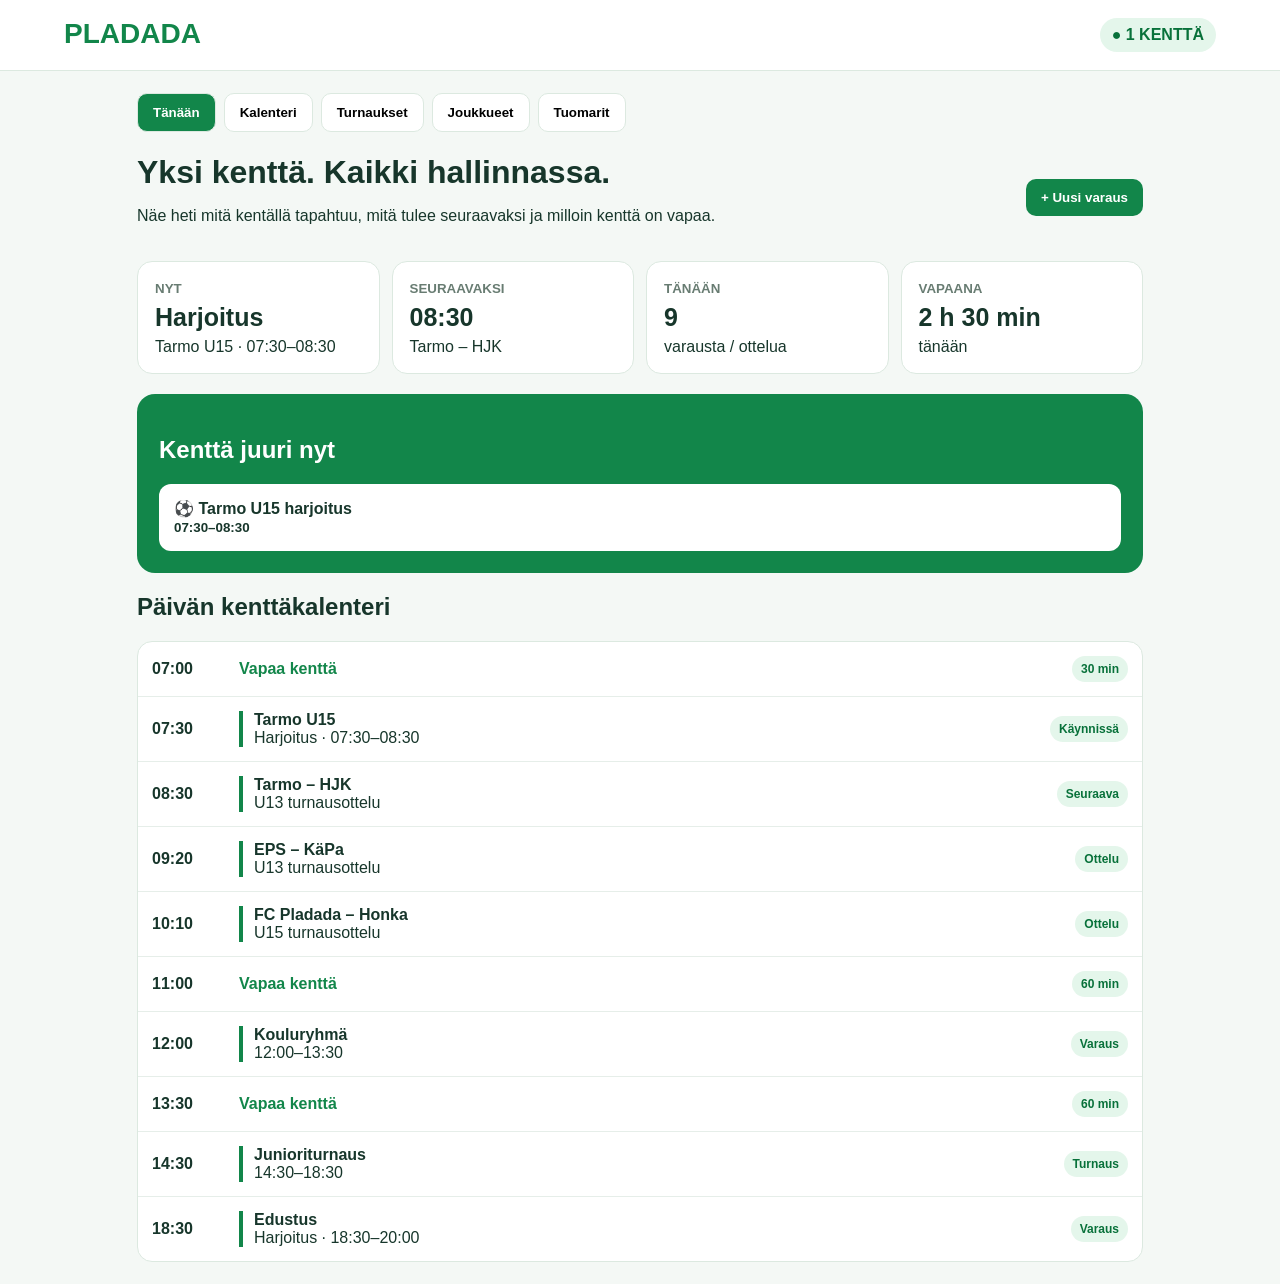
==== pladada/index.html @ 9649717c "Add Pladada single-pitch demo for public Render deployment" ====
<!doctype html><html lang='fi'><head><meta charset='utf-8'><meta name='viewport' content='width=device-width,initial-scale=1'><title>Pladada</title><style>*{box-sizing:border-box}body{margin:0;font-family:Arial,sans-serif;background:#f4f8f5;color:#17362b}header{background:#fff;padding:18px 5%;display:flex;justify-content:space-between;border-bottom:1px solid #dce9e0}.logo{font-size:28px;font-weight:900;color:#12864a}.pill{background:#e4f6eb;color:#08713a;padding:8px 12px;border-radius:30px;font-weight:800}.wrap{max-width:1050px;margin:auto;padding:22px}.nav{display:flex;gap:8px;overflow:auto;margin-bottom:22px}.nav button,.btn{border:0;border-radius:10px;padding:11px 15px;font-weight:800;cursor:pointer}.nav button{background:#fff;border:1px solid #dce9e0}.nav .on,.btn{background:#12864a;color:#fff}.hero{display:flex;justify-content:space-between;gap:15px;align-items:center}.hero h1{font-size:32px;margin:0}.cards{display:grid;grid-template-columns:repeat(4,1fr);gap:12px;margin:20px 0}.card,.timeline{background:#fff;border:1px solid #dce9e0;border-radius:15px}.card{padding:17px}.card small{color:#687c72;font-weight:700}.card b{font-size:25px;display:block;margin:6px 0}.field{background:#12864a;color:#fff;border-radius:18px;padding:22px;margin:20px 0}.now{background:#fff;color:#17362b;padding:15px;border-radius:12px;margin-top:12px;font-weight:800}.slot{display:grid;grid-template-columns:75px 1fr auto;gap:12px;padding:14px;border-bottom:1px solid #e6eee9;align-items:center}.slot:last-child{border:0}.time{font-weight:900}.event{border-left:4px solid #12864a;padding-left:11px}.free{color:#12864a;font-weight:900}.tag{background:#e4f6eb;color:#08713a;padding:6px 9px;border-radius:20px;font-size:12px;font-weight:800}.toast{display:none;position:fixed;bottom:20px;right:20px;background:#17362b;color:#fff;padding:13px;border-radius:10px}.toast.on{display:block}@media(max-width:700px){.wrap{padding:15px}.cards{grid-template-columns:1fr 1fr}.hero{display:block}.hero .btn{margin-top:14px}.slot{grid-template-columns:58px 1fr}.tag{grid-column:2}.hero h1{font-size:27px}}@media(max-width:420px){.cards{grid-template-columns:1fr}}</style></head><body><header><div class='logo'>PLADADA</div><div class='pill'>● 1 KENTTÄ</div></header><main class='wrap'><div class='nav'><button class='on'>Tänään</button><button>Kalenteri</button><button>Turnaukset</button><button>Joukkueet</button><button>Tuomarit</button></div><div class='hero'><div><h1>Yksi kenttä. Kaikki hallinnassa.</h1><p>Näe heti mitä kentällä tapahtuu, mitä tulee seuraavaksi ja milloin kenttä on vapaa.</p></div><button class='btn' onclick="msg('Uusi varaus avattu ✓')">+ Uusi varaus</button></div><div class='cards'><div class='card'><small>NYT</small><b>Harjoitus</b>Tarmo U15 · 07:30–08:30</div><div class='card'><small>SEURAAVAKSI</small><b>08:30</b>Tarmo – HJK</div><div class='card'><small>TÄNÄÄN</small><b>9</b>varausta / ottelua</div><div class='card'><small>VAPAANA</small><b>2 h 30 min</b>tänään</div></div><div class='field'><h2>Kenttä juuri nyt</h2><div class='now'>⚽ Tarmo U15 harjoitus<br><small>07:30–08:30</small></div></div><h2>Päivän kenttäkalenteri</h2><div class='timeline'><div class='slot'><div class='time'>07:00</div><div class='free'>Vapaa kenttä</div><span class='tag'>30 min</span></div><div class='slot'><div class='time'>07:30</div><div class='event'><b>Tarmo U15</b><br>Harjoitus · 07:30–08:30</div><span class='tag'>Käynnissä</span></div><div class='slot'><div class='time'>08:30</div><div class='event'><b>Tarmo – HJK</b><br>U13 turnausottelu</div><span class='tag'>Seuraava</span></div><div class='slot'><div class='time'>09:20</div><div class='event'><b>EPS – KäPa</b><br>U13 turnausottelu</div><span class='tag'>Ottelu</span></div><div class='slot'><div class='time'>10:10</div><div class='event'><b>FC Pladada – Honka</b><br>U15 turnausottelu</div><span class='tag'>Ottelu</span></div><div class='slot'><div class='time'>11:00</div><div class='free'>Vapaa kenttä</div><span class='tag'>60 min</span></div><div class='slot'><div class='time'>12:00</div><div class='event'><b>Kouluryhmä</b><br>12:00–13:30</div><span class='tag'>Varaus</span></div><div class='slot'><div class='time'>13:30</div><div class='free'>Vapaa kenttä</div><span class='tag'>60 min</span></div><div class='slot'><div class='time'>14:30</div><div class='event'><b>Junioriturnaus</b><br>14:30–18:30</div><span class='tag'>Turnaus</span></div><div class='slot'><div class='time'>18:30</div><div class='event'><b>Edustus</b><br>Harjoitus · 18:30–20:00</div><span class='tag'>Varaus</span></div></div></main><div id='toast' class='toast'></div><script>function msg(x){let t=document.getElementById('toast');t.textContent=x;t.classList.add('on');setTimeout(()=>t.classList.remove('on'),1800)}document.querySelectorAll('.nav button').forEach(b=>b.onclick=()=>{document.querySelectorAll('.nav button').forEach(x=>x.classList.remove('on'));b.classList.add('on');msg(b.textContent+' valittu')})</script></body></html>
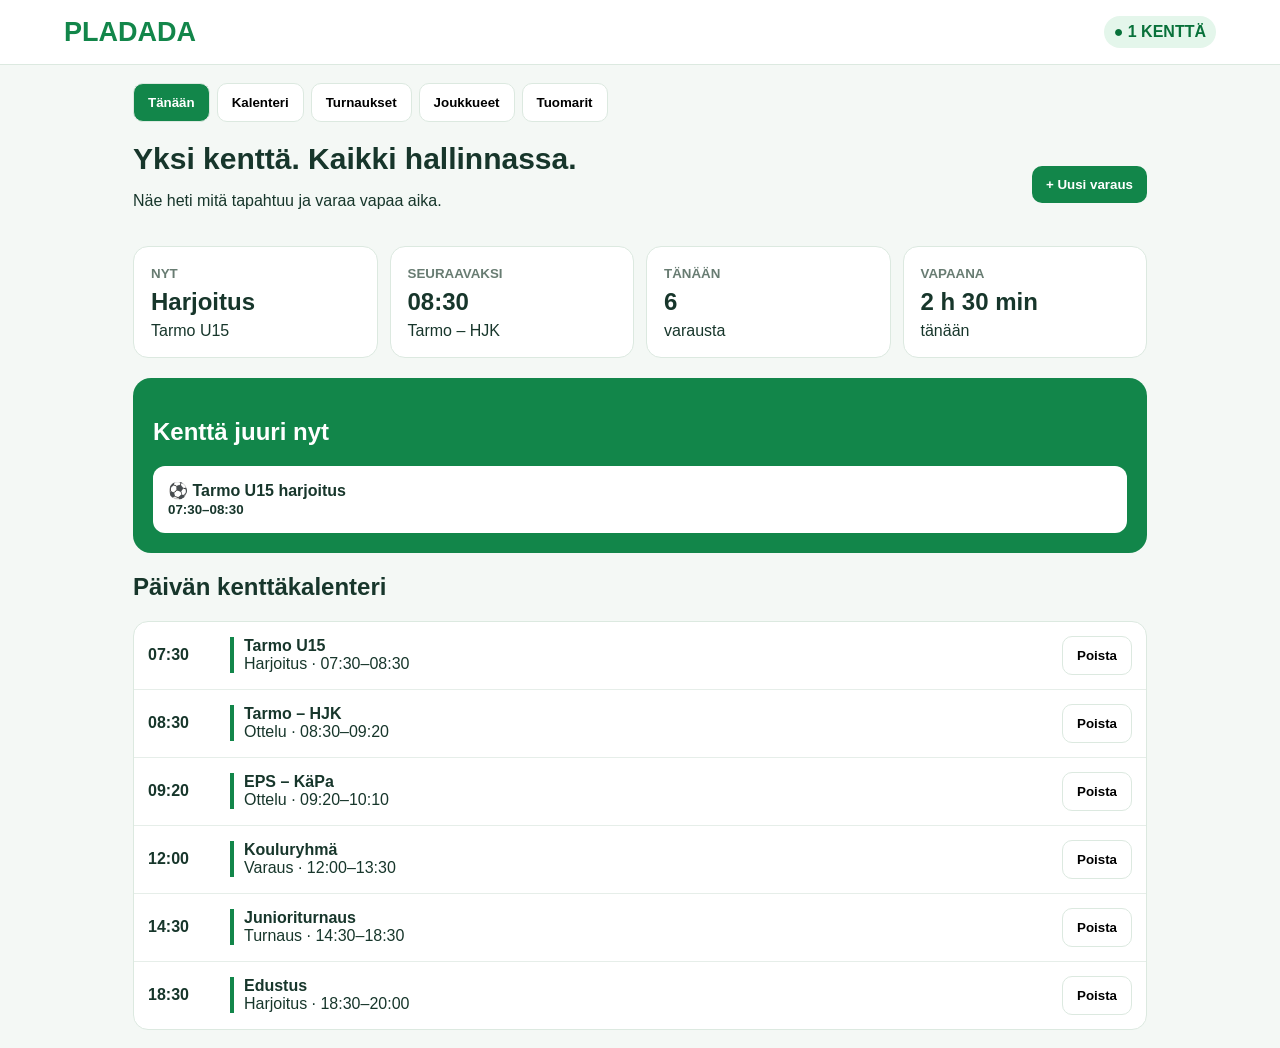
==== commit 0aae0a77: "Make Pladada demo fully interactive" ====
--- a/pladada/index.html
+++ b/pladada/index.html
@@ -1 +1 @@
-<!doctype html><html lang='fi'><head><meta charset='utf-8'><meta name='viewport' content='width=device-width,initial-scale=1'><title>Pladada</title><style>*{box-sizing:border-box}body{margin:0;font-family:Arial,sans-serif;background:#f4f8f5;color:#17362b}header{background:#fff;padding:18px 5%;display:flex;justify-content:space-between;border-bottom:1px solid #dce9e0}.logo{font-size:28px;font-weight:900;color:#12864a}.pill{background:#e4f6eb;color:#08713a;padding:8px 12px;border-radius:30px;font-weight:800}.wrap{max-width:1050px;margin:auto;padding:22px}.nav{display:flex;gap:8px;overflow:auto;margin-bottom:22px}.nav button,.btn{border:0;border-radius:10px;padding:11px 15px;font-weight:800;cursor:pointer}.nav button{background:#fff;border:1px solid #dce9e0}.nav .on,.btn{background:#12864a;color:#fff}.hero{display:flex;justify-content:space-between;gap:15px;align-items:center}.hero h1{font-size:32px;margin:0}.cards{display:grid;grid-template-columns:repeat(4,1fr);gap:12px;margin:20px 0}.card,.timeline{background:#fff;border:1px solid #dce9e0;border-radius:15px}.card{padding:17px}.card small{color:#687c72;font-weight:700}.card b{font-size:25px;display:block;margin:6px 0}.field{background:#12864a;color:#fff;border-radius:18px;padding:22px;margin:20px 0}.now{background:#fff;color:#17362b;padding:15px;border-radius:12px;margin-top:12px;font-weight:800}.slot{display:grid;grid-template-columns:75px 1fr auto;gap:12px;padding:14px;border-bottom:1px solid #e6eee9;align-items:center}.slot:last-child{border:0}.time{font-weight:900}.event{border-left:4px solid #12864a;padding-left:11px}.free{color:#12864a;font-weight:900}.tag{background:#e4f6eb;color:#08713a;padding:6px 9px;border-radius:20px;font-size:12px;font-weight:800}.toast{display:none;position:fixed;bottom:20px;right:20px;background:#17362b;color:#fff;padding:13px;border-radius:10px}.toast.on{display:block}@media(max-width:700px){.wrap{padding:15px}.cards{grid-template-columns:1fr 1fr}.hero{display:block}.hero .btn{margin-top:14px}.slot{grid-template-columns:58px 1fr}.tag{grid-column:2}.hero h1{font-size:27px}}@media(max-width:420px){.cards{grid-template-columns:1fr}}</style></head><body><header><div class='logo'>PLADADA</div><div class='pill'>● 1 KENTTÄ</div></header><main class='wrap'><div class='nav'><button class='on'>Tänään</button><button>Kalenteri</button><button>Turnaukset</button><button>Joukkueet</button><button>Tuomarit</button></div><div class='hero'><div><h1>Yksi kenttä. Kaikki hallinnassa.</h1><p>Näe heti mitä kentällä tapahtuu, mitä tulee seuraavaksi ja milloin kenttä on vapaa.</p></div><button class='btn' onclick="msg('Uusi varaus avattu ✓')">+ Uusi varaus</button></div><div class='cards'><div class='card'><small>NYT</small><b>Harjoitus</b>Tarmo U15 · 07:30–08:30</div><div class='card'><small>SEURAAVAKSI</small><b>08:30</b>Tarmo – HJK</div><div class='card'><small>TÄNÄÄN</small><b>9</b>varausta / ottelua</div><div class='card'><small>VAPAANA</small><b>2 h 30 min</b>tänään</div></div><div class='field'><h2>Kenttä juuri nyt</h2><div class='now'>⚽ Tarmo U15 harjoitus<br><small>07:30–08:30</small></div></div><h2>Päivän kenttäkalenteri</h2><div class='timeline'><div class='slot'><div class='time'>07:00</div><div class='free'>Vapaa kenttä</div><span class='tag'>30 min</span></div><div class='slot'><div class='time'>07:30</div><div class='event'><b>Tarmo U15</b><br>Harjoitus · 07:30–08:30</div><span class='tag'>Käynnissä</span></div><div class='slot'><div class='time'>08:30</div><div class='event'><b>Tarmo – HJK</b><br>U13 turnausottelu</div><span class='tag'>Seuraava</span></div><div class='slot'><div class='time'>09:20</div><div class='event'><b>EPS – KäPa</b><br>U13 turnausottelu</div><span class='tag'>Ottelu</span></div><div class='slot'><div class='time'>10:10</div><div class='event'><b>FC Pladada – Honka</b><br>U15 turnausottelu</div><span class='tag'>Ottelu</span></div><div class='slot'><div class='time'>11:00</div><div class='free'>Vapaa kenttä</div><span class='tag'>60 min</span></div><div class='slot'><div class='time'>12:00</div><div class='event'><b>Kouluryhmä</b><br>12:00–13:30</div><span class='tag'>Varaus</span></div><div class='slot'><div class='time'>13:30</div><div class='free'>Vapaa kenttä</div><span class='tag'>60 min</span></div><div class='slot'><div class='time'>14:30</div><div class='event'><b>Junioriturnaus</b><br>14:30–18:30</div><span class='tag'>Turnaus</span></div><div class='slot'><div class='time'>18:30</div><div class='event'><b>Edustus</b><br>Harjoitus · 18:30–20:00</div><span class='tag'>Varaus</span></div></div></main><div id='toast' class='toast'></div><script>function msg(x){let t=document.getElementById('toast');t.textContent=x;t.classList.add('on');setTimeout(()=>t.classList.remove('on'),1800)}document.querySelectorAll('.nav button').forEach(b=>b.onclick=()=>{document.querySelectorAll('.nav button').forEach(x=>x.classList.remove('on'));b.classList.add('on');msg(b.textContent+' valittu')})</script></body></html>+<!doctype html><html lang="fi"><head><meta charset="utf-8"><meta name="viewport" content="width=device-width,initial-scale=1"><title>Pladada</title><style>*{box-sizing:border-box}body{margin:0;font-family:Arial,sans-serif;background:#f4f8f5;color:#17362b}header{background:#fff;padding:16px 5%;display:flex;justify-content:space-between;align-items:center;border-bottom:1px solid #dce9e0;position:sticky;top:0;z-index:5}.logo{font-size:27px;font-weight:900;color:#12864a}.pill,.tag{background:#e4f6eb;color:#08713a;padding:7px 10px;border-radius:30px;font-weight:800}.wrap{max-width:1050px;margin:auto;padding:18px}.nav{display:flex;gap:7px;overflow:auto;margin-bottom:20px}.nav button,.btn,.ghost{border:0;border-radius:10px;padding:11px 14px;font-weight:800;cursor:pointer}.nav button,.ghost{background:#fff;border:1px solid #dce9e0}.nav .on,.btn{background:#12864a;color:#fff}.page{display:none}.page.on{display:block}.hero{display:flex;justify-content:space-between;gap:15px;align-items:center}.hero h1{font-size:30px;margin:0}.cards{display:grid;grid-template-columns:repeat(4,1fr);gap:12px;margin:20px 0}.card,.box,.timeline{background:#fff;border:1px solid #dce9e0;border-radius:15px}.card,.box{padding:17px}.card small{color:#687c72;font-weight:700}.card b{font-size:24px;display:block;margin:6px 0}.field{background:#12864a;color:#fff;border-radius:18px;padding:20px;margin:20px 0}.now{background:#fff;color:#17362b;padding:15px;border-radius:12px;margin-top:12px;font-weight:800}.slot{display:grid;grid-template-columns:70px 1fr auto;gap:12px;padding:14px;border-bottom:1px solid #e6eee9;align-items:center}.slot:last-child{border:0}.time{font-weight:900}.event{border-left:4px solid #12864a;padding-left:10px}.free{color:#12864a;font-weight:900}.tag{font-size:12px}.row{display:flex;gap:10px;flex-wrap:wrap;margin:10px 0}input,select{width:100%;padding:11px;border:1px solid #cddbd2;border-radius:9px;margin:5px 0 12px;font-size:16px}.grid2{display:grid;grid-template-columns:1fr 1fr;gap:12px}.team{display:flex;justify-content:space-between;align-items:center;padding:13px 0;border-bottom:1px solid #e7eee9}.score{font-size:28px;font-weight:900}.modal{display:none;position:fixed;inset:0;background:#0007;z-index:20;padding:18px;align-items:center;justify-content:center}.modal.on{display:flex}.modalbox{background:#fff;border-radius:16px;padding:20px;width:min(500px,100%);max-height:90vh;overflow:auto}.toast{display:none;position:fixed;bottom:18px;right:18px;background:#17362b;color:#fff;padding:13px;border-radius:10px;z-index:30}.toast.on{display:block}@media(max-width:700px){.wrap{padding:14px}.cards{grid-template-columns:1fr 1fr}.hero{display:block}.hero .btn{margin-top:12px}.slot{grid-template-columns:55px 1fr}.tag{grid-column:2}.grid2{grid-template-columns:1fr}}@media(max-width:420px){.cards{grid-template-columns:1fr}}</style></head><body><header><div class="logo">PLADADA</div><div class="pill">● 1 KENTTÄ</div></header><main class="wrap"><div class="nav"><button data-p="today" class="on">Tänään</button><button data-p="calendar">Kalenteri</button><button data-p="tournaments">Turnaukset</button><button data-p="teams">Joukkueet</button><button data-p="refs">Tuomarit</button></div><section id="today" class="page on"><div class="hero"><div><h1>Yksi kenttä. Kaikki hallinnassa.</h1><p>Näe heti mitä tapahtuu ja varaa vapaa aika.</p></div><button class="btn" onclick="openBooking()">+ Uusi varaus</button></div><div class="cards"><div class="card"><small>NYT</small><b>Harjoitus</b>Tarmo U15</div><div class="card"><small>SEURAAVAKSI</small><b>08:30</b>Tarmo – HJK</div><div class="card"><small>TÄNÄÄN</small><b id="count">6</b>varausta</div><div class="card"><small>VAPAANA</small><b>2 h 30 min</b>tänään</div></div><div class="field"><h2>Kenttä juuri nyt</h2><div class="now">⚽ Tarmo U15 harjoitus<br><small>07:30–08:30</small></div></div><h2>Päivän kenttäkalenteri</h2><div class="timeline" id="timeline"></div></section><section id="calendar" class="page"><div class="hero"><div><h1>Kenttäkalenteri</h1><p>Yksi kenttä – ei päällekkäisiä varauksia.</p></div><button class="btn" onclick="openBooking()">+ Varaus</button></div><div class="box"><div class="grid2"><div><label>Päivä</label><input type="date" id="day"></div><div><label>Näkymä</label><select><option>Päivä</option><option>Viikko</option></select></div></div><div id="calList"></div></div></section><section id="tournaments" class="page"><div class="hero"><div><h1>Turnaukset</h1><p>Luo yhden kentän otteluohjelma automaattisesti.</p></div><button class="btn" onclick="document.getElementById('tourModal').classList.add('on')">+ Uusi turnaus</button></div><div class="box" id="tourList"><b>Pladada Junior Cup</b><p>4 joukkuetta · 6 ottelua · 14:30–18:30</p><button class="ghost" onclick="generateTournament()">Näytä otteluohjelma</button><div id="schedule"></div></div></section><section id="teams" class="page"><h1>Joukkueet</h1><div class="box" id="teamList"><div class="team"><b>Tarmo U15</b><span>18 pelaajaa</span></div><div class="team"><b>HJK Sininen</b><span>16 pelaajaa</span></div><div class="team"><b>EPS</b><span>17 pelaajaa</span></div><div class="team"><b>KäPa</b><span>15 pelaajaa</span></div></div><button class="btn" style="margin-top:12px" onclick="addTeam()">+ Lisää joukkue</button></section><section id="refs" class="page"><h1>Tuomarit</h1><div class="box"><div class="team"><b>Mikko Laine</b><span>08:30–11:00</span></div><div class="team"><b>Anna Korhonen</b><span>14:30–18:30</span></div></div><button class="btn" style="margin-top:12px" onclick="msg('Tuomarin lisääminen avattu ✓')">+ Lisää tuomari</button></section></main><div class="modal" id="booking"><div class="modalbox"><h2>Uusi varaus</h2><label>Nimi / joukkue</label><input id="bn" placeholder="Esim. FC Pladada"><div class="grid2"><div><label>Alkaa</label><input id="bs" type="time" value="20:00"></div><div><label>Päättyy</label><input id="be" type="time" value="21:00"></div></div><label>Tyyppi</label><select id="bt"><option>Harjoitus</option><option>Ottelu</option><option>Turnaus</option><option>Muu</option></select><div class="row"><button class="btn" onclick="saveBooking()">Tallenna varaus</button><button class="ghost" onclick="closeBooking()">Peruuta</button></div></div></div><div class="modal" id="tourModal"><div class="modalbox"><h2>Luo turnaus</h2><label>Nimi</label><input id="tn" value="Pladada Cup"><label>Joukkueita</label><select id="tc"><option>4</option><option>6</option><option>8</option></select><div class="grid2"><div><label>Ottelu min</label><input id="tm" type="number" value="35"></div><div><label>Tauko min</label><input id="tb" type="number" value="5"></div></div><div class="row"><button class="btn" onclick="createTournament()">Luo ohjelma</button><button class="ghost" onclick="document.getElementById('tourModal').classList.remove('on')">Peruuta</button></div></div></div><div id="toast" class="toast"></div><script>let bookings=JSON.parse(localStorage.getItem('pladadaBookings')||'null')||[{s:'07:30',e:'08:30',n:'Tarmo U15',t:'Harjoitus'},{s:'08:30',e:'09:20',n:'Tarmo – HJK',t:'Ottelu'},{s:'09:20',e:'10:10',n:'EPS – KäPa',t:'Ottelu'},{s:'12:00',e:'13:30',n:'Kouluryhmä',t:'Varaus'},{s:'14:30',e:'18:30',n:'Junioriturnaus',t:'Turnaus'},{s:'18:30',e:'20:00',n:'Edustus',t:'Harjoitus'}];function msg(x){let t=document.getElementById('toast');t.textContent=x;t.classList.add('on');setTimeout(()=>t.classList.remove('on'),1800)}function render(){bookings.sort((a,b)=>a.s.localeCompare(b.s));let html=bookings.map((b,i)=>`<div class="slot"><div class="time">${b.s}</div><div class="event"><b>${b.n}</b><br>${b.t} · ${b.s}–${b.e}</div><button class="ghost" onclick="del(${i})">Poista</button></div>`).join('');document.getElementById('timeline').innerHTML=html;document.getElementById('calList').innerHTML=html;document.getElementById('count').textContent=bookings.length}function openBooking(){document.getElementById('booking').classList.add('on')}function closeBooking(){document.getElementById('booking').classList.remove('on')}function saveBooking(){let n=bn.value.trim(),s=bs.value,e=be.value;if(!n||!s||!e||s>=e)return msg('Tarkista nimi ja aika');if(bookings.some(b=>s<b.e&&e>b.s))return msg('Aika menee päällekkäin toisen varauksen kanssa');bookings.push({n,s,e,t:bt.value});localStorage.setItem('pladadaBookings',JSON.stringify(bookings));closeBooking();render();msg('Varaus tallennettu ✓')}function del(i){bookings.splice(i,1);localStorage.setItem('pladadaBookings',JSON.stringify(bookings));render();msg('Varaus poistettu')}document.querySelectorAll('.nav button').forEach(b=>b.onclick=()=>{document.querySelectorAll('.nav button').forEach(x=>x.classList.remove('on'));b.classList.add('on');document.querySelectorAll('.page').forEach(x=>x.classList.remove('on'));document.getElementById(b.dataset.p).classList.add('on')});function addTeam(){let n=prompt('Joukkueen nimi');if(n){teamList.insertAdjacentHTML('beforeend',`<div class="team"><b>${n}</b><span>Uusi joukkue</span></div>`);msg('Joukkue lisätty ✓')}}function generateTournament(){schedule.innerHTML='<hr><b>Otteluohjelma</b><p>14:30 Tarmo – HJK</p><p>15:10 EPS – KäPa</p><p>15:50 Tarmo – EPS</p><p>16:30 HJK – KäPa</p><p>17:10 Tarmo – KäPa</p><p>17:50 HJK – EPS</p>'}function createTournament(){document.getElementById('tourModal').classList.remove('on');document.getElementById('tourList').querySelector('b').textContent=tn.value;generateTournament();msg('Turnaus ja otteluohjelma luotu ✓')}document.getElementById('day').value=new Date().toISOString().slice(0,10);render()</script></body></html>
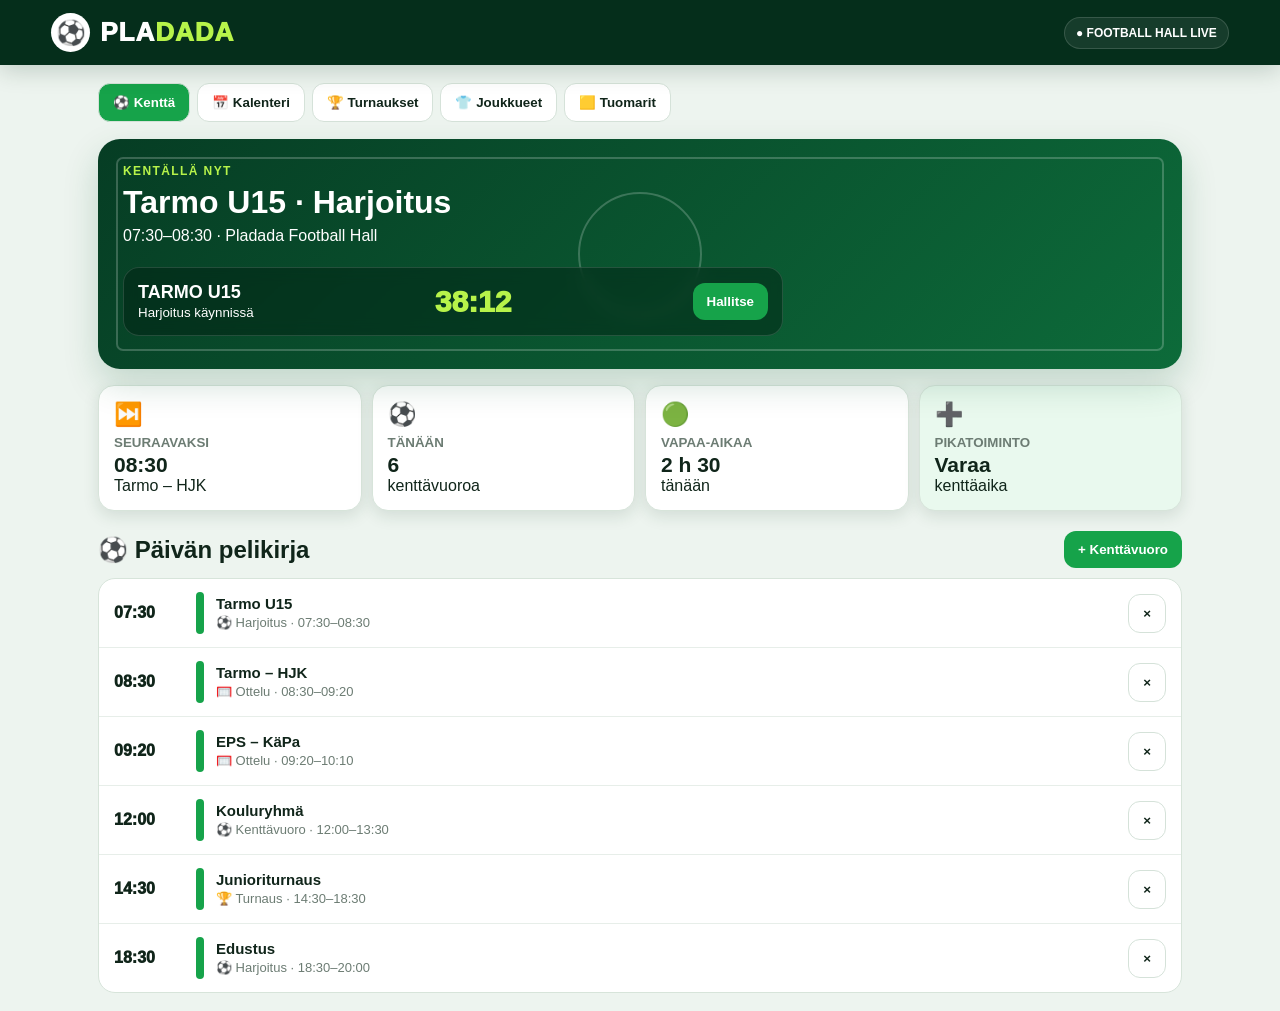
==== commit d19f9f81: "Redesign Pladada with football-first stadium UI" ====
--- a/pladada/index.html
+++ b/pladada/index.html
@@ -1 +1 @@
-<!doctype html><html lang="fi"><head><meta charset="utf-8"><meta name="viewport" content="width=device-width,initial-scale=1"><title>Pladada</title><style>*{box-sizing:border-box}body{margin:0;font-family:Arial,sans-serif;background:#f4f8f5;color:#17362b}header{background:#fff;padding:16px 5%;display:flex;justify-content:space-between;align-items:center;border-bottom:1px solid #dce9e0;position:sticky;top:0;z-index:5}.logo{font-size:27px;font-weight:900;color:#12864a}.pill,.tag{background:#e4f6eb;color:#08713a;padding:7px 10px;border-radius:30px;font-weight:800}.wrap{max-width:1050px;margin:auto;padding:18px}.nav{display:flex;gap:7px;overflow:auto;margin-bottom:20px}.nav button,.btn,.ghost{border:0;border-radius:10px;padding:11px 14px;font-weight:800;cursor:pointer}.nav button,.ghost{background:#fff;border:1px solid #dce9e0}.nav .on,.btn{background:#12864a;color:#fff}.page{display:none}.page.on{display:block}.hero{display:flex;justify-content:space-between;gap:15px;align-items:center}.hero h1{font-size:30px;margin:0}.cards{display:grid;grid-template-columns:repeat(4,1fr);gap:12px;margin:20px 0}.card,.box,.timeline{background:#fff;border:1px solid #dce9e0;border-radius:15px}.card,.box{padding:17px}.card small{color:#687c72;font-weight:700}.card b{font-size:24px;display:block;margin:6px 0}.field{background:#12864a;color:#fff;border-radius:18px;padding:20px;margin:20px 0}.now{background:#fff;color:#17362b;padding:15px;border-radius:12px;margin-top:12px;font-weight:800}.slot{display:grid;grid-template-columns:70px 1fr auto;gap:12px;padding:14px;border-bottom:1px solid #e6eee9;align-items:center}.slot:last-child{border:0}.time{font-weight:900}.event{border-left:4px solid #12864a;padding-left:10px}.free{color:#12864a;font-weight:900}.tag{font-size:12px}.row{display:flex;gap:10px;flex-wrap:wrap;margin:10px 0}input,select{width:100%;padding:11px;border:1px solid #cddbd2;border-radius:9px;margin:5px 0 12px;font-size:16px}.grid2{display:grid;grid-template-columns:1fr 1fr;gap:12px}.team{display:flex;justify-content:space-between;align-items:center;padding:13px 0;border-bottom:1px solid #e7eee9}.score{font-size:28px;font-weight:900}.modal{display:none;position:fixed;inset:0;background:#0007;z-index:20;padding:18px;align-items:center;justify-content:center}.modal.on{display:flex}.modalbox{background:#fff;border-radius:16px;padding:20px;width:min(500px,100%);max-height:90vh;overflow:auto}.toast{display:none;position:fixed;bottom:18px;right:18px;background:#17362b;color:#fff;padding:13px;border-radius:10px;z-index:30}.toast.on{display:block}@media(max-width:700px){.wrap{padding:14px}.cards{grid-template-columns:1fr 1fr}.hero{display:block}.hero .btn{margin-top:12px}.slot{grid-template-columns:55px 1fr}.tag{grid-column:2}.grid2{grid-template-columns:1fr}}@media(max-width:420px){.cards{grid-template-columns:1fr}}</style></head><body><header><div class="logo">PLADADA</div><div class="pill">● 1 KENTTÄ</div></header><main class="wrap"><div class="nav"><button data-p="today" class="on">Tänään</button><button data-p="calendar">Kalenteri</button><button data-p="tournaments">Turnaukset</button><button data-p="teams">Joukkueet</button><button data-p="refs">Tuomarit</button></div><section id="today" class="page on"><div class="hero"><div><h1>Yksi kenttä. Kaikki hallinnassa.</h1><p>Näe heti mitä tapahtuu ja varaa vapaa aika.</p></div><button class="btn" onclick="openBooking()">+ Uusi varaus</button></div><div class="cards"><div class="card"><small>NYT</small><b>Harjoitus</b>Tarmo U15</div><div class="card"><small>SEURAAVAKSI</small><b>08:30</b>Tarmo – HJK</div><div class="card"><small>TÄNÄÄN</small><b id="count">6</b>varausta</div><div class="card"><small>VAPAANA</small><b>2 h 30 min</b>tänään</div></div><div class="field"><h2>Kenttä juuri nyt</h2><div class="now">⚽ Tarmo U15 harjoitus<br><small>07:30–08:30</small></div></div><h2>Päivän kenttäkalenteri</h2><div class="timeline" id="timeline"></div></section><section id="calendar" class="page"><div class="hero"><div><h1>Kenttäkalenteri</h1><p>Yksi kenttä – ei päällekkäisiä varauksia.</p></div><button class="btn" onclick="openBooking()">+ Varaus</button></div><div class="box"><div class="grid2"><div><label>Päivä</label><input type="date" id="day"></div><div><label>Näkymä</label><select><option>Päivä</option><option>Viikko</option></select></div></div><div id="calList"></div></div></section><section id="tournaments" class="page"><div class="hero"><div><h1>Turnaukset</h1><p>Luo yhden kentän otteluohjelma automaattisesti.</p></div><button class="btn" onclick="document.getElementById('tourModal').classList.add('on')">+ Uusi turnaus</button></div><div class="box" id="tourList"><b>Pladada Junior Cup</b><p>4 joukkuetta · 6 ottelua · 14:30–18:30</p><button class="ghost" onclick="generateTournament()">Näytä otteluohjelma</button><div id="schedule"></div></div></section><section id="teams" class="page"><h1>Joukkueet</h1><div class="box" id="teamList"><div class="team"><b>Tarmo U15</b><span>18 pelaajaa</span></div><div class="team"><b>HJK Sininen</b><span>16 pelaajaa</span></div><div class="team"><b>EPS</b><span>17 pelaajaa</span></div><div class="team"><b>KäPa</b><span>15 pelaajaa</span></div></div><button class="btn" style="margin-top:12px" onclick="addTeam()">+ Lisää joukkue</button></section><section id="refs" class="page"><h1>Tuomarit</h1><div class="box"><div class="team"><b>Mikko Laine</b><span>08:30–11:00</span></div><div class="team"><b>Anna Korhonen</b><span>14:30–18:30</span></div></div><button class="btn" style="margin-top:12px" onclick="msg('Tuomarin lisääminen avattu ✓')">+ Lisää tuomari</button></section></main><div class="modal" id="booking"><div class="modalbox"><h2>Uusi varaus</h2><label>Nimi / joukkue</label><input id="bn" placeholder="Esim. FC Pladada"><div class="grid2"><div><label>Alkaa</label><input id="bs" type="time" value="20:00"></div><div><label>Päättyy</label><input id="be" type="time" value="21:00"></div></div><label>Tyyppi</label><select id="bt"><option>Harjoitus</option><option>Ottelu</option><option>Turnaus</option><option>Muu</option></select><div class="row"><button class="btn" onclick="saveBooking()">Tallenna varaus</button><button class="ghost" onclick="closeBooking()">Peruuta</button></div></div></div><div class="modal" id="tourModal"><div class="modalbox"><h2>Luo turnaus</h2><label>Nimi</label><input id="tn" value="Pladada Cup"><label>Joukkueita</label><select id="tc"><option>4</option><option>6</option><option>8</option></select><div class="grid2"><div><label>Ottelu min</label><input id="tm" type="number" value="35"></div><div><label>Tauko min</label><input id="tb" type="number" value="5"></div></div><div class="row"><button class="btn" onclick="createTournament()">Luo ohjelma</button><button class="ghost" onclick="document.getElementById('tourModal').classList.remove('on')">Peruuta</button></div></div></div><div id="toast" class="toast"></div><script>let bookings=JSON.parse(localStorage.getItem('pladadaBookings')||'null')||[{s:'07:30',e:'08:30',n:'Tarmo U15',t:'Harjoitus'},{s:'08:30',e:'09:20',n:'Tarmo – HJK',t:'Ottelu'},{s:'09:20',e:'10:10',n:'EPS – KäPa',t:'Ottelu'},{s:'12:00',e:'13:30',n:'Kouluryhmä',t:'Varaus'},{s:'14:30',e:'18:30',n:'Junioriturnaus',t:'Turnaus'},{s:'18:30',e:'20:00',n:'Edustus',t:'Harjoitus'}];function msg(x){let t=document.getElementById('toast');t.textContent=x;t.classList.add('on');setTimeout(()=>t.classList.remove('on'),1800)}function render(){bookings.sort((a,b)=>a.s.localeCompare(b.s));let html=bookings.map((b,i)=>`<div class="slot"><div class="time">${b.s}</div><div class="event"><b>${b.n}</b><br>${b.t} · ${b.s}–${b.e}</div><button class="ghost" onclick="del(${i})">Poista</button></div>`).join('');document.getElementById('timeline').innerHTML=html;document.getElementById('calList').innerHTML=html;document.getElementById('count').textContent=bookings.length}function openBooking(){document.getElementById('booking').classList.add('on')}function closeBooking(){document.getElementById('booking').classList.remove('on')}function saveBooking(){let n=bn.value.trim(),s=bs.value,e=be.value;if(!n||!s||!e||s>=e)return msg('Tarkista nimi ja aika');if(bookings.some(b=>s<b.e&&e>b.s))return msg('Aika menee päällekkäin toisen varauksen kanssa');bookings.push({n,s,e,t:bt.value});localStorage.setItem('pladadaBookings',JSON.stringify(bookings));closeBooking();render();msg('Varaus tallennettu ✓')}function del(i){bookings.splice(i,1);localStorage.setItem('pladadaBookings',JSON.stringify(bookings));render();msg('Varaus poistettu')}document.querySelectorAll('.nav button').forEach(b=>b.onclick=()=>{document.querySelectorAll('.nav button').forEach(x=>x.classList.remove('on'));b.classList.add('on');document.querySelectorAll('.page').forEach(x=>x.classList.remove('on'));document.getElementById(b.dataset.p).classList.add('on')});function addTeam(){let n=prompt('Joukkueen nimi');if(n){teamList.insertAdjacentHTML('beforeend',`<div class="team"><b>${n}</b><span>Uusi joukkue</span></div>`);msg('Joukkue lisätty ✓')}}function generateTournament(){schedule.innerHTML='<hr><b>Otteluohjelma</b><p>14:30 Tarmo – HJK</p><p>15:10 EPS – KäPa</p><p>15:50 Tarmo – EPS</p><p>16:30 HJK – KäPa</p><p>17:10 Tarmo – KäPa</p><p>17:50 HJK – EPS</p>'}function createTournament(){document.getElementById('tourModal').classList.remove('on');document.getElementById('tourList').querySelector('b').textContent=tn.value;generateTournament();msg('Turnaus ja otteluohjelma luotu ✓')}document.getElementById('day').value=new Date().toISOString().slice(0,10);render()</script></body></html>+<!doctype html><html lang="fi"><head><meta charset="utf-8"><meta name="viewport" content="width=device-width,initial-scale=1"><title>Pladada Football Hall</title><style>:root{--g:#16a34a;--dg:#052e1b;--lime:#b7f34a;--white:#fff;--ink:#10251a;--muted:#6c7c73;--bg:#edf4ef}*{box-sizing:border-box}body{margin:0;font-family:Inter,Arial,sans-serif;background:var(--bg);color:var(--ink)}header{background:var(--dg);color:white;padding:13px 4%;display:flex;align-items:center;justify-content:space-between;position:sticky;top:0;z-index:8;box-shadow:0 5px 25px #052e1b33}.brand{display:flex;align-items:center;gap:10px}.ball{width:39px;height:39px;border-radius:50%;background:white;display:grid;place-items:center;font-size:24px}.logo{font-size:26px;font-weight:950;letter-spacing:1px}.logo span{color:var(--lime)}.live{font-size:12px;font-weight:900;background:#ffffff12;border:1px solid #ffffff25;padding:8px 11px;border-radius:30px}.wrap{max-width:1120px;margin:auto;padding:18px}.nav{display:flex;gap:7px;overflow:auto;margin-bottom:17px}.nav button,.btn,.ghost{border:0;border-radius:12px;padding:11px 14px;font-weight:850;cursor:pointer;white-space:nowrap}.nav button,.ghost{background:white;border:1px solid #d5e2d9;color:var(--ink)}.nav .on,.btn{background:var(--g);color:white}.page{display:none}.page.on{display:block}.stadium{position:relative;overflow:hidden;background:linear-gradient(135deg,#063d24,#0d6b3a);border-radius:22px;color:white;padding:25px;margin-bottom:16px;min-height:230px;box-shadow:0 15px 35px #0a5b3030}.stadium:after{content:'';position:absolute;inset:18px;border:2px solid #ffffff35;border-radius:7px;pointer-events:none}.stadium:before{content:'';position:absolute;width:120px;height:120px;border:2px solid #ffffff35;border-radius:50%;left:50%;top:50%;transform:translate(-50%,-50%)}.stadium>*{position:relative;z-index:2}.eyebrow{font-size:12px;letter-spacing:1.4px;font-weight:900;color:var(--lime)}.stadium h1{font-size:32px;margin:6px 0}.match{margin-top:22px;display:flex;align-items:center;justify-content:space-between;gap:12px;max-width:660px;background:#001f1277;backdrop-filter:blur(8px);border:1px solid #ffffff22;border-radius:16px;padding:14px}.club{font-weight:900;font-size:18px}.score{font-size:30px;font-weight:950;color:var(--lime)}.quick{display:grid;grid-template-columns:repeat(4,1fr);gap:10px;margin:14px 0}.q{background:white;border-radius:16px;padding:15px;border:1px solid #d7e4da;box-shadow:0 5px 16px #153e2520}.q .ico{font-size:23px}.q small{display:block;color:var(--muted);font-weight:800;margin-top:7px}.q b{display:block;font-size:21px;margin-top:3px}.sectionhead{display:flex;justify-content:space-between;align-items:center;gap:10px;margin:20px 0 10px}.sectionhead h2{margin:0}.timeline,.box{background:white;border:1px solid #d7e4da;border-radius:17px;overflow:hidden}.box{padding:17px}.slot{display:grid;grid-template-columns:70px 8px 1fr auto;gap:12px;align-items:center;padding:13px 15px;border-bottom:1px solid #e7eee9}.slot:last-child{border:0}.time{font-weight:950}.dot{width:8px;height:42px;background:var(--g);border-radius:8px}.event b{font-size:15px}.event span{font-size:13px;color:var(--muted)}.tag{font-size:11px;background:#e6f7ec;color:#08743c;padding:6px 9px;border-radius:30px;font-weight:900}.grid2{display:grid;grid-template-columns:1fr 1fr;gap:12px}input,select{width:100%;padding:11px;border:1px solid #ccdcd1;border-radius:10px;margin:5px 0 12px;font-size:16px}.team{display:flex;justify-content:space-between;align-items:center;padding:13px;border-bottom:1px solid #e7eee9}.crest{width:35px;height:35px;border-radius:50%;background:var(--dg);color:var(--lime);display:grid;place-items:center;font-weight:950;margin-right:10px}.teamleft{display:flex;align-items:center}.modal{display:none;position:fixed;inset:0;background:#00180ec9;z-index:20;padding:18px;align-items:center;justify-content:center}.modal.on{display:flex}.modalbox{background:white;border-radius:19px;padding:20px;width:min(500px,100%);max-height:90vh;overflow:auto}.row{display:flex;gap:9px;flex-wrap:wrap}.toast{display:none;position:fixed;bottom:20px;right:20px;background:var(--dg);color:white;padding:13px 16px;border-radius:12px;z-index:30}.toast.on{display:block}@media(max-width:700px){header{padding:11px 14px}.wrap{padding:13px}.stadium{padding:21px 17px;min-height:260px}.stadium h1{font-size:27px}.match{margin-top:26px}.quick{grid-template-columns:1fr 1fr}.slot{grid-template-columns:54px 6px 1fr}.slot .tag{grid-column:3}.grid2{grid-template-columns:1fr}.live{font-size:10px}.logo{font-size:22px}} </style></head><body><header><div class="brand"><div class="ball">⚽</div><div class="logo">PLA<span>DADA</span></div></div><div class="live">● FOOTBALL HALL LIVE</div></header><main class="wrap"><div class="nav"><button data-p="today" class="on">⚽ Kenttä</button><button data-p="calendar">📅 Kalenteri</button><button data-p="tournaments">🏆 Turnaukset</button><button data-p="teams">👕 Joukkueet</button><button data-p="refs">🟨 Tuomarit</button></div><section id="today" class="page on"><div class="stadium"><div class="eyebrow">KENTÄLLÄ NYT</div><h1>Tarmo U15 · Harjoitus</h1><div>07:30–08:30 · Pladada Football Hall</div><div class="match"><div><div class="club">TARMO U15</div><small>Harjoitus käynnissä</small></div><div class="score">38:12</div><button class="btn" onclick="msg('Harjoituksen hallinta avattu ✓')">Hallitse</button></div></div><div class="quick"><div class="q"><div class="ico">⏭️</div><small>SEURAAVAKSI</small><b>08:30</b>Tarmo – HJK</div><div class="q"><div class="ico">⚽</div><small>TÄNÄÄN</small><b id="count">6</b>kenttävuoroa</div><div class="q"><div class="ico">🟢</div><small>VAPAA-AIKAA</small><b>2 h 30</b>tänään</div><div class="q" onclick="openBooking()" style="cursor:pointer;background:#e9f9ee"><div class="ico">➕</div><small>PIKATOIMINTO</small><b>Varaa</b>kenttäaika</div></div><div class="sectionhead"><h2>⚽ Päivän pelikirja</h2><button class="btn" onclick="openBooking()">+ Kenttävuoro</button></div><div class="timeline" id="timeline"></div></section><section id="calendar" class="page"><div class="sectionhead"><div><h1>📅 Kenttäkalenteri</h1><p>Yksi kenttä. Kaikki vuorot yhdessä.</p></div><button class="btn" onclick="openBooking()">+ Varaa kenttä</button></div><div class="box"><div class="grid2"><div><label>Päivä</label><input type="date" id="day"></div><div><label>Näkymä</label><select><option>Päivä</option><option>Viikko</option></select></div></div><div id="calList"></div></div></section><section id="tournaments" class="page"><div class="sectionhead"><div><h1>🏆 Turnauskeskus</h1><p>Otteluohjelma yhdelle kentälle ilman päällekkäisyyksiä.</p></div><button class="btn" onclick="tourModal.classList.add('on')">+ Luo turnaus</button></div><div class="box" id="tourList"><div class="eyebrow" style="color:#168b49">SEURAAVA TURNAUS</div><h2>Pladada Junior Cup</h2><p>4 joukkuetta · 6 ottelua · 14:30–18:30</p><button class="ghost" onclick="generateTournament()">⚽ Näytä otteluohjelma</button><div id="schedule"></div></div></section><section id="teams" class="page"><h1>👕 Joukkueet</h1><div class="box" id="teamList"><div class="team"><div class="teamleft"><div class="crest">PT</div><b>Tarmo U15</b></div><span>18 pelaajaa</span></div><div class="team"><div class="teamleft"><div class="crest">HJ</div><b>HJK Sininen</b></div><span>16 pelaajaa</span></div><div class="team"><div class="teamleft"><div class="crest">EP</div><b>EPS</b></div><span>17 pelaajaa</span></div><div class="team"><div class="teamleft"><div class="crest">KP</div><b>KäPa</b></div><span>15 pelaajaa</span></div></div><button class="btn" style="margin-top:12px" onclick="addTeam()">+ Lisää joukkue</button></section><section id="refs" class="page"><h1>🟨 Tuomarit</h1><div class="box"><div class="team"><b>🟨 Mikko Laine</b><span>08:30–11:00</span></div><div class="team"><b>🟨 Anna Korhonen</b><span>14:30–18:30</span></div></div></section></main><div class="modal" id="booking"><div class="modalbox"><h2>⚽ Uusi kenttävuoro</h2><label>Joukkue / tapahtuma</label><input id="bn" placeholder="Esim. FC Pladada"><div class="grid2"><div><label>Alkaa</label><input id="bs" type="time" value="20:00"></div><div><label>Päättyy</label><input id="be" type="time" value="21:00"></div></div><label>Tyyppi</label><select id="bt"><option>⚽ Harjoitus</option><option>🥅 Ottelu</option><option>🏆 Turnaus</option><option>🎯 Muu</option></select><div class="row"><button class="btn" onclick="saveBooking()">Tallenna kenttävuoro</button><button class="ghost" onclick="booking.classList.remove('on')">Peruuta</button></div></div></div><div class="modal" id="tourModal"><div class="modalbox"><h2>🏆 Luo turnaus</h2><label>Turnauksen nimi</label><input id="tn" value="Pladada Cup"><div class="grid2"><div><label>Joukkueita</label><select id="tc"><option>4</option><option>6</option><option>8</option></select></div><div><label>Ottelu min</label><input id="tm" type="number" value="35"></div></div><div class="row"><button class="btn" onclick="createTournament()">Luo otteluohjelma</button><button class="ghost" onclick="tourModal.classList.remove('on')">Peruuta</button></div></div></div><div id="toast" class="toast"></div><script>let bookings=JSON.parse(localStorage.getItem('pladadaBookings')||'null')||[{s:'07:30',e:'08:30',n:'Tarmo U15',t:'⚽ Harjoitus'},{s:'08:30',e:'09:20',n:'Tarmo – HJK',t:'🥅 Ottelu'},{s:'09:20',e:'10:10',n:'EPS – KäPa',t:'🥅 Ottelu'},{s:'12:00',e:'13:30',n:'Kouluryhmä',t:'⚽ Kenttävuoro'},{s:'14:30',e:'18:30',n:'Junioriturnaus',t:'🏆 Turnaus'},{s:'18:30',e:'20:00',n:'Edustus',t:'⚽ Harjoitus'}];function msg(x){let t=toast;t.textContent=x;t.classList.add('on');setTimeout(()=>t.classList.remove('on'),1800)}function render(){bookings.sort((a,b)=>a.s.localeCompare(b.s));let h=bookings.map((b,i)=>`<div class="slot"><div class="time">${b.s}</div><div class="dot"></div><div class="event"><b>${b.n}</b><br><span>${b.t} · ${b.s}–${b.e}</span></div><button class="ghost" onclick="del(${i})">×</button></div>`).join('');timeline.innerHTML=h;calList.innerHTML=h;count.textContent=bookings.length}function openBooking(){booking.classList.add('on')}function saveBooking(){let n=bn.value.trim(),s=bs.value,e=be.value;if(!n||!s||!e||s>=e)return msg('Tarkista nimi ja aika');if(bookings.some(b=>s<b.e&&e>b.s))return msg('⚠️ Kenttä on jo varattu tuolloin');bookings.push({n,s,e,t:bt.value});localStorage.setItem('pladadaBookings',JSON.stringify(bookings));booking.classList.remove('on');render();msg('⚽ Kenttävuoro tallennettu ✓')}function del(i){bookings.splice(i,1);localStorage.setItem('pladadaBookings',JSON.stringify(bookings));render();msg('Vuoro poistettu')}document.querySelectorAll('.nav button').forEach(b=>b.onclick=()=>{document.querySelectorAll('.nav button').forEach(x=>x.classList.remove('on'));b.classList.add('on');document.querySelectorAll('.page').forEach(x=>x.classList.remove('on'));document.getElementById(b.dataset.p).classList.add('on')});function addTeam(){let n=prompt('Joukkueen nimi');if(n){teamList.insertAdjacentHTML('beforeend',`<div class="team"><div class="teamleft"><div class="crest">FC</div><b>${n}</b></div><span>Uusi joukkue</span></div>`);msg('Joukkue lisätty ✓')}}function generateTournament(){schedule.innerHTML='<hr><h3>⚽ Otteluohjelma</h3><p><b>14:30</b> Tarmo – HJK</p><p><b>15:10</b> EPS – KäPa</p><p><b>15:50</b> Tarmo – EPS</p><p><b>16:30</b> HJK – KäPa</p><p><b>17:10</b> Tarmo – KäPa</p><p><b>17:50</b> HJK – EPS</p>'}function createTournament(){tourModal.classList.remove('on');tourList.querySelector('h2').textContent=tn.value;generateTournament();msg('🏆 Turnaus luotu ✓')}day.value=new Date().toISOString().slice(0,10);render()</script></body></html>
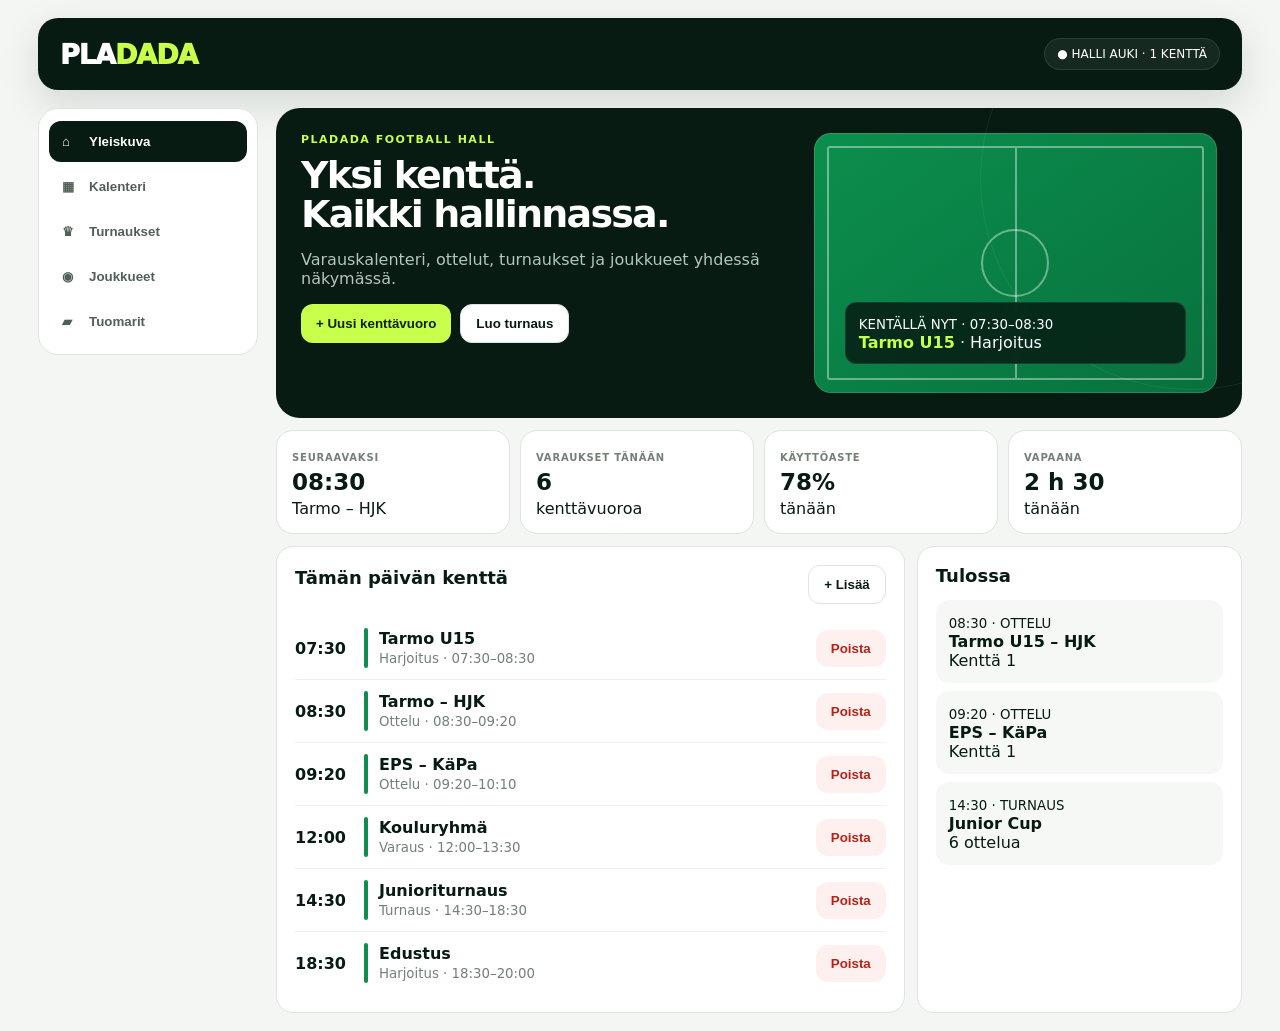
==== commit 1b7798f3: "Premium redesign Pladada football hall app" ====
--- a/pladada/index.html
+++ b/pladada/index.html
@@ -1 +1,14 @@
-<!doctype html><html lang="fi"><head><meta charset="utf-8"><meta name="viewport" content="width=device-width,initial-scale=1"><title>Pladada Football Hall</title><style>:root{--g:#16a34a;--dg:#052e1b;--lime:#b7f34a;--white:#fff;--ink:#10251a;--muted:#6c7c73;--bg:#edf4ef}*{box-sizing:border-box}body{margin:0;font-family:Inter,Arial,sans-serif;background:var(--bg);color:var(--ink)}header{background:var(--dg);color:white;padding:13px 4%;display:flex;align-items:center;justify-content:space-between;position:sticky;top:0;z-index:8;box-shadow:0 5px 25px #052e1b33}.brand{display:flex;align-items:center;gap:10px}.ball{width:39px;height:39px;border-radius:50%;background:white;display:grid;place-items:center;font-size:24px}.logo{font-size:26px;font-weight:950;letter-spacing:1px}.logo span{color:var(--lime)}.live{font-size:12px;font-weight:900;background:#ffffff12;border:1px solid #ffffff25;padding:8px 11px;border-radius:30px}.wrap{max-width:1120px;margin:auto;padding:18px}.nav{display:flex;gap:7px;overflow:auto;margin-bottom:17px}.nav button,.btn,.ghost{border:0;border-radius:12px;padding:11px 14px;font-weight:850;cursor:pointer;white-space:nowrap}.nav button,.ghost{background:white;border:1px solid #d5e2d9;color:var(--ink)}.nav .on,.btn{background:var(--g);color:white}.page{display:none}.page.on{display:block}.stadium{position:relative;overflow:hidden;background:linear-gradient(135deg,#063d24,#0d6b3a);border-radius:22px;color:white;padding:25px;margin-bottom:16px;min-height:230px;box-shadow:0 15px 35px #0a5b3030}.stadium:after{content:'';position:absolute;inset:18px;border:2px solid #ffffff35;border-radius:7px;pointer-events:none}.stadium:before{content:'';position:absolute;width:120px;height:120px;border:2px solid #ffffff35;border-radius:50%;left:50%;top:50%;transform:translate(-50%,-50%)}.stadium>*{position:relative;z-index:2}.eyebrow{font-size:12px;letter-spacing:1.4px;font-weight:900;color:var(--lime)}.stadium h1{font-size:32px;margin:6px 0}.match{margin-top:22px;display:flex;align-items:center;justify-content:space-between;gap:12px;max-width:660px;background:#001f1277;backdrop-filter:blur(8px);border:1px solid #ffffff22;border-radius:16px;padding:14px}.club{font-weight:900;font-size:18px}.score{font-size:30px;font-weight:950;color:var(--lime)}.quick{display:grid;grid-template-columns:repeat(4,1fr);gap:10px;margin:14px 0}.q{background:white;border-radius:16px;padding:15px;border:1px solid #d7e4da;box-shadow:0 5px 16px #153e2520}.q .ico{font-size:23px}.q small{display:block;color:var(--muted);font-weight:800;margin-top:7px}.q b{display:block;font-size:21px;margin-top:3px}.sectionhead{display:flex;justify-content:space-between;align-items:center;gap:10px;margin:20px 0 10px}.sectionhead h2{margin:0}.timeline,.box{background:white;border:1px solid #d7e4da;border-radius:17px;overflow:hidden}.box{padding:17px}.slot{display:grid;grid-template-columns:70px 8px 1fr auto;gap:12px;align-items:center;padding:13px 15px;border-bottom:1px solid #e7eee9}.slot:last-child{border:0}.time{font-weight:950}.dot{width:8px;height:42px;background:var(--g);border-radius:8px}.event b{font-size:15px}.event span{font-size:13px;color:var(--muted)}.tag{font-size:11px;background:#e6f7ec;color:#08743c;padding:6px 9px;border-radius:30px;font-weight:900}.grid2{display:grid;grid-template-columns:1fr 1fr;gap:12px}input,select{width:100%;padding:11px;border:1px solid #ccdcd1;border-radius:10px;margin:5px 0 12px;font-size:16px}.team{display:flex;justify-content:space-between;align-items:center;padding:13px;border-bottom:1px solid #e7eee9}.crest{width:35px;height:35px;border-radius:50%;background:var(--dg);color:var(--lime);display:grid;place-items:center;font-weight:950;margin-right:10px}.teamleft{display:flex;align-items:center}.modal{display:none;position:fixed;inset:0;background:#00180ec9;z-index:20;padding:18px;align-items:center;justify-content:center}.modal.on{display:flex}.modalbox{background:white;border-radius:19px;padding:20px;width:min(500px,100%);max-height:90vh;overflow:auto}.row{display:flex;gap:9px;flex-wrap:wrap}.toast{display:none;position:fixed;bottom:20px;right:20px;background:var(--dg);color:white;padding:13px 16px;border-radius:12px;z-index:30}.toast.on{display:block}@media(max-width:700px){header{padding:11px 14px}.wrap{padding:13px}.stadium{padding:21px 17px;min-height:260px}.stadium h1{font-size:27px}.match{margin-top:26px}.quick{grid-template-columns:1fr 1fr}.slot{grid-template-columns:54px 6px 1fr}.slot .tag{grid-column:3}.grid2{grid-template-columns:1fr}.live{font-size:10px}.logo{font-size:22px}} </style></head><body><header><div class="brand"><div class="ball">⚽</div><div class="logo">PLA<span>DADA</span></div></div><div class="live">● FOOTBALL HALL LIVE</div></header><main class="wrap"><div class="nav"><button data-p="today" class="on">⚽ Kenttä</button><button data-p="calendar">📅 Kalenteri</button><button data-p="tournaments">🏆 Turnaukset</button><button data-p="teams">👕 Joukkueet</button><button data-p="refs">🟨 Tuomarit</button></div><section id="today" class="page on"><div class="stadium"><div class="eyebrow">KENTÄLLÄ NYT</div><h1>Tarmo U15 · Harjoitus</h1><div>07:30–08:30 · Pladada Football Hall</div><div class="match"><div><div class="club">TARMO U15</div><small>Harjoitus käynnissä</small></div><div class="score">38:12</div><button class="btn" onclick="msg('Harjoituksen hallinta avattu ✓')">Hallitse</button></div></div><div class="quick"><div class="q"><div class="ico">⏭️</div><small>SEURAAVAKSI</small><b>08:30</b>Tarmo – HJK</div><div class="q"><div class="ico">⚽</div><small>TÄNÄÄN</small><b id="count">6</b>kenttävuoroa</div><div class="q"><div class="ico">🟢</div><small>VAPAA-AIKAA</small><b>2 h 30</b>tänään</div><div class="q" onclick="openBooking()" style="cursor:pointer;background:#e9f9ee"><div class="ico">➕</div><small>PIKATOIMINTO</small><b>Varaa</b>kenttäaika</div></div><div class="sectionhead"><h2>⚽ Päivän pelikirja</h2><button class="btn" onclick="openBooking()">+ Kenttävuoro</button></div><div class="timeline" id="timeline"></div></section><section id="calendar" class="page"><div class="sectionhead"><div><h1>📅 Kenttäkalenteri</h1><p>Yksi kenttä. Kaikki vuorot yhdessä.</p></div><button class="btn" onclick="openBooking()">+ Varaa kenttä</button></div><div class="box"><div class="grid2"><div><label>Päivä</label><input type="date" id="day"></div><div><label>Näkymä</label><select><option>Päivä</option><option>Viikko</option></select></div></div><div id="calList"></div></div></section><section id="tournaments" class="page"><div class="sectionhead"><div><h1>🏆 Turnauskeskus</h1><p>Otteluohjelma yhdelle kentälle ilman päällekkäisyyksiä.</p></div><button class="btn" onclick="tourModal.classList.add('on')">+ Luo turnaus</button></div><div class="box" id="tourList"><div class="eyebrow" style="color:#168b49">SEURAAVA TURNAUS</div><h2>Pladada Junior Cup</h2><p>4 joukkuetta · 6 ottelua · 14:30–18:30</p><button class="ghost" onclick="generateTournament()">⚽ Näytä otteluohjelma</button><div id="schedule"></div></div></section><section id="teams" class="page"><h1>👕 Joukkueet</h1><div class="box" id="teamList"><div class="team"><div class="teamleft"><div class="crest">PT</div><b>Tarmo U15</b></div><span>18 pelaajaa</span></div><div class="team"><div class="teamleft"><div class="crest">HJ</div><b>HJK Sininen</b></div><span>16 pelaajaa</span></div><div class="team"><div class="teamleft"><div class="crest">EP</div><b>EPS</b></div><span>17 pelaajaa</span></div><div class="team"><div class="teamleft"><div class="crest">KP</div><b>KäPa</b></div><span>15 pelaajaa</span></div></div><button class="btn" style="margin-top:12px" onclick="addTeam()">+ Lisää joukkue</button></section><section id="refs" class="page"><h1>🟨 Tuomarit</h1><div class="box"><div class="team"><b>🟨 Mikko Laine</b><span>08:30–11:00</span></div><div class="team"><b>🟨 Anna Korhonen</b><span>14:30–18:30</span></div></div></section></main><div class="modal" id="booking"><div class="modalbox"><h2>⚽ Uusi kenttävuoro</h2><label>Joukkue / tapahtuma</label><input id="bn" placeholder="Esim. FC Pladada"><div class="grid2"><div><label>Alkaa</label><input id="bs" type="time" value="20:00"></div><div><label>Päättyy</label><input id="be" type="time" value="21:00"></div></div><label>Tyyppi</label><select id="bt"><option>⚽ Harjoitus</option><option>🥅 Ottelu</option><option>🏆 Turnaus</option><option>🎯 Muu</option></select><div class="row"><button class="btn" onclick="saveBooking()">Tallenna kenttävuoro</button><button class="ghost" onclick="booking.classList.remove('on')">Peruuta</button></div></div></div><div class="modal" id="tourModal"><div class="modalbox"><h2>🏆 Luo turnaus</h2><label>Turnauksen nimi</label><input id="tn" value="Pladada Cup"><div class="grid2"><div><label>Joukkueita</label><select id="tc"><option>4</option><option>6</option><option>8</option></select></div><div><label>Ottelu min</label><input id="tm" type="number" value="35"></div></div><div class="row"><button class="btn" onclick="createTournament()">Luo otteluohjelma</button><button class="ghost" onclick="tourModal.classList.remove('on')">Peruuta</button></div></div></div><div id="toast" class="toast"></div><script>let bookings=JSON.parse(localStorage.getItem('pladadaBookings')||'null')||[{s:'07:30',e:'08:30',n:'Tarmo U15',t:'⚽ Harjoitus'},{s:'08:30',e:'09:20',n:'Tarmo – HJK',t:'🥅 Ottelu'},{s:'09:20',e:'10:10',n:'EPS – KäPa',t:'🥅 Ottelu'},{s:'12:00',e:'13:30',n:'Kouluryhmä',t:'⚽ Kenttävuoro'},{s:'14:30',e:'18:30',n:'Junioriturnaus',t:'🏆 Turnaus'},{s:'18:30',e:'20:00',n:'Edustus',t:'⚽ Harjoitus'}];function msg(x){let t=toast;t.textContent=x;t.classList.add('on');setTimeout(()=>t.classList.remove('on'),1800)}function render(){bookings.sort((a,b)=>a.s.localeCompare(b.s));let h=bookings.map((b,i)=>`<div class="slot"><div class="time">${b.s}</div><div class="dot"></div><div class="event"><b>${b.n}</b><br><span>${b.t} · ${b.s}–${b.e}</span></div><button class="ghost" onclick="del(${i})">×</button></div>`).join('');timeline.innerHTML=h;calList.innerHTML=h;count.textContent=bookings.length}function openBooking(){booking.classList.add('on')}function saveBooking(){let n=bn.value.trim(),s=bs.value,e=be.value;if(!n||!s||!e||s>=e)return msg('Tarkista nimi ja aika');if(bookings.some(b=>s<b.e&&e>b.s))return msg('⚠️ Kenttä on jo varattu tuolloin');bookings.push({n,s,e,t:bt.value});localStorage.setItem('pladadaBookings',JSON.stringify(bookings));booking.classList.remove('on');render();msg('⚽ Kenttävuoro tallennettu ✓')}function del(i){bookings.splice(i,1);localStorage.setItem('pladadaBookings',JSON.stringify(bookings));render();msg('Vuoro poistettu')}document.querySelectorAll('.nav button').forEach(b=>b.onclick=()=>{document.querySelectorAll('.nav button').forEach(x=>x.classList.remove('on'));b.classList.add('on');document.querySelectorAll('.page').forEach(x=>x.classList.remove('on'));document.getElementById(b.dataset.p).classList.add('on')});function addTeam(){let n=prompt('Joukkueen nimi');if(n){teamList.insertAdjacentHTML('beforeend',`<div class="team"><div class="teamleft"><div class="crest">FC</div><b>${n}</b></div><span>Uusi joukkue</span></div>`);msg('Joukkue lisätty ✓')}}function generateTournament(){schedule.innerHTML='<hr><h3>⚽ Otteluohjelma</h3><p><b>14:30</b> Tarmo – HJK</p><p><b>15:10</b> EPS – KäPa</p><p><b>15:50</b> Tarmo – EPS</p><p><b>16:30</b> HJK – KäPa</p><p><b>17:10</b> Tarmo – KäPa</p><p><b>17:50</b> HJK – EPS</p>'}function createTournament(){tourModal.classList.remove('on');tourList.querySelector('h2').textContent=tn.value;generateTournament();msg('🏆 Turnaus luotu ✓')}day.value=new Date().toISOString().slice(0,10);render()</script></body></html>+<!doctype html><html lang="fi"><head><meta charset="utf-8"><meta name="viewport" content="width=device-width,initial-scale=1"><title>Pladada</title><style>
+:root{--ink:#071b13;--green:#0b8f4d;--lime:#c7ff4a;--paper:#f3f6f3;--line:#dce5df;--muted:#738078}*{box-sizing:border-box}body{margin:0;background:var(--paper);color:var(--ink);font-family:Inter,system-ui,-apple-system,Segoe UI,sans-serif}.shell{max-width:1240px;margin:auto;padding:18px}.top{height:72px;background:#071b13;color:#fff;border-radius:20px;padding:0 22px;display:flex;align-items:center;justify-content:space-between;box-shadow:0 14px 40px #071b1320}.brand{font-size:27px;font-weight:950;letter-spacing:-1px}.brand i{color:var(--lime);font-style:normal}.status{font-size:12px;background:#ffffff10;border:1px solid #ffffff18;border-radius:99px;padding:8px 12px}.layout{display:grid;grid-template-columns:220px 1fr;gap:18px;margin-top:18px}.side{background:#fff;border:1px solid var(--line);border-radius:20px;padding:10px;height:max-content;position:sticky;top:18px}.nav{width:100%;border:0;background:transparent;text-align:left;padding:13px;border-radius:12px;font-weight:800;color:#506057;cursor:pointer;margin:2px 0}.nav.on{background:#071b13;color:#fff}.nav span{display:inline-block;width:27px}.main{min-width:0}.page{display:none}.page.on{display:block}.hero{background:#071b13;color:#fff;border-radius:24px;padding:25px;position:relative;overflow:hidden;min-height:250px;display:grid;grid-template-columns:1.1fr .9fr;gap:20px}.hero:before{content:"";position:absolute;width:420px;height:420px;border:1px solid #ffffff10;border-radius:50%;right:-160px;top:-140px}.kicker{color:var(--lime);font-size:11px;font-weight:900;letter-spacing:1.5px}.hero h1{font-size:38px;letter-spacing:-1.8px;line-height:1.02;margin:10px 0}.hero p{color:#b7c4bd;max-width:520px}.actions{display:flex;gap:9px;flex-wrap:wrap}.btn,.ghost,.danger{border:0;border-radius:12px;padding:11px 15px;font-weight:850;cursor:pointer}.btn{background:var(--lime);color:#10210f}.ghost{background:#fff;border:1px solid var(--line);color:var(--ink)}.danger{background:#fff0f0;color:#b42318}.pitch{align-self:center;background:linear-gradient(145deg,#0b8f4d,#08713e);aspect-ratio:1.55;border-radius:17px;padding:13px;box-shadow:inset 0 0 0 1px #ffffff20}.pitchin{height:100%;border:2px solid #ffffff66;position:relative;border-radius:3px;display:flex;align-items:center;justify-content:center}.pitchin:before{content:"";width:64px;height:64px;border:2px solid #ffffff66;border-radius:50%}.pitchin:after{content:"";position:absolute;top:0;bottom:0;left:50%;border-left:2px solid #ffffff66}.livecard{position:absolute;left:16px;right:16px;bottom:14px;background:#061d14dc;color:white;border:1px solid #ffffff18;backdrop-filter:blur(10px);padding:11px 13px;border-radius:11px;z-index:2}.livecard b{color:var(--lime)}.metrics{display:grid;grid-template-columns:repeat(4,1fr);gap:10px;margin:12px 0}.metric,.panel{background:#fff;border:1px solid var(--line);border-radius:17px}.metric{padding:15px}.metric small{font-size:10px;color:var(--muted);font-weight:900;letter-spacing:.8px}.metric strong{font-size:23px;display:block;margin:4px 0}.grid{display:grid;grid-template-columns:1.45fr .75fr;gap:12px}.panel{padding:18px}.panel h2{font-size:18px;margin:0 0 14px}.slot{display:grid;grid-template-columns:58px 4px 1fr auto;gap:11px;align-items:center;padding:11px 0;border-bottom:1px solid #edf1ee}.slot:last-child{border:0}.bar{height:40px;border-radius:5px;background:var(--green)}.slot small{color:var(--muted)}.chip{font-size:10px;font-weight:900;background:#eaf7ef;color:#08733e;border-radius:99px;padding:6px 8px}.next{background:#f6f8f6;border-radius:13px;padding:13px;margin:8px 0}.next b{display:block}.sectiontop{display:flex;align-items:center;justify-content:space-between;margin-bottom:13px}.field{width:100%;padding:12px;border:1px solid #cedad2;border-radius:11px;margin:5px 0 12px;font-size:15px;background:#fff}.twocol{display:grid;grid-template-columns:1fr 1fr;gap:10px}.team{display:flex;align-items:center;justify-content:space-between;padding:13px;border-bottom:1px solid #edf1ee}.crest{width:38px;height:38px;background:#071b13;color:var(--lime);display:grid;place-items:center;border-radius:11px;font-weight:950;margin-right:10px}.tl{display:flex;align-items:center}.modal{display:none;position:fixed;inset:0;background:#04130dbb;z-index:30;align-items:center;justify-content:center;padding:18px}.modal.on{display:flex}.modalbox{background:#fff;border-radius:22px;width:min(520px,100%);padding:22px;max-height:90vh;overflow:auto}.toast{display:none;position:fixed;right:20px;bottom:20px;background:#071b13;color:#fff;border-radius:12px;padding:13px 16px;z-index:40}.toast.on{display:block}@media(max-width:850px){.layout{grid-template-columns:1fr}.side{position:static;display:flex;overflow:auto;padding:7px}.nav{width:auto;white-space:nowrap}.hero{grid-template-columns:1fr}.pitch{max-width:480px;width:100%}.metrics{grid-template-columns:1fr 1fr}.grid{grid-template-columns:1fr}.top{border-radius:0;margin:-18px -18px 0}.shell{padding:18px}.hero h1{font-size:32px}}@media(max-width:480px){.metrics{grid-template-columns:1fr 1fr}.metric strong{font-size:19px}.hero{padding:19px}.slot{grid-template-columns:48px 4px 1fr}.slot .chip{grid-column:3}.status{display:none}}
+</style></head><body><div class="shell"><header class="top"><div class="brand">PLA<i>DADA</i></div><div class="status">● HALLI AUKI · 1 KENTTÄ</div></header><div class="layout"><aside class="side"><button class="nav on" data-p="home"><span>⌂</span>Yleiskuva</button><button class="nav" data-p="calendar"><span>▦</span>Kalenteri</button><button class="nav" data-p="tournaments"><span>♛</span>Turnaukset</button><button class="nav" data-p="teams"><span>◉</span>Joukkueet</button><button class="nav" data-p="refs"><span>▰</span>Tuomarit</button></aside><main class="main">
+<section id="home" class="page on"><div class="hero"><div><div class="kicker">PLADADA FOOTBALL HALL</div><h1>Yksi kenttä.<br>Kaikki hallinnassa.</h1><p>Varauskalenteri, ottelut, turnaukset ja joukkueet yhdessä näkymässä.</p><div class="actions"><button class="btn" onclick="openBooking()">+ Uusi kenttävuoro</button><button class="ghost" onclick="go('tournaments')">Luo turnaus</button></div></div><div class="pitch"><div class="pitchin"><div class="livecard"><small>KENTÄLLÄ NYT · 07:30–08:30</small><br><b>Tarmo U15</b> · Harjoitus</div></div></div></div>
+<div class="metrics"><div class="metric"><small>SEURAAVAKSI</small><strong>08:30</strong>Tarmo – HJK</div><div class="metric"><small>VARAUKSET TÄNÄÄN</small><strong id="count">6</strong>kenttävuoroa</div><div class="metric"><small>KÄYTTÖASTE</small><strong>78%</strong>tänään</div><div class="metric"><small>VAPAANA</small><strong>2 h 30</strong>tänään</div></div>
+<div class="grid"><div class="panel"><div class="sectiontop"><h2>Tämän päivän kenttä</h2><button class="ghost" onclick="openBooking()">+ Lisää</button></div><div id="timeline"></div></div><div class="panel"><h2>Tulossa</h2><div class="next"><small>08:30 · OTTELU</small><b>Tarmo U15 – HJK</b><span>Kenttä 1</span></div><div class="next"><small>09:20 · OTTELU</small><b>EPS – KäPa</b><span>Kenttä 1</span></div><div class="next"><small>14:30 · TURNAUS</small><b>Junior Cup</b><span>6 ottelua</span></div></div></div></section>
+<section id="calendar" class="page"><div class="panel"><div class="sectiontop"><div><h1>Kenttäkalenteri</h1><small>Hallin kaikki varaukset</small></div><button class="btn" onclick="openBooking()">+ Uusi varaus</button></div><div class="twocol"><input class="field" id="day" type="date"><select class="field"><option>Päivänäkymä</option><option>Viikkonäkymä</option></select></div><div id="calList"></div></div></section>
+<section id="tournaments" class="page"><div class="panel"><div class="sectiontop"><div><h1>Turnaukset</h1><small>Luo otteluohjelma automaattisesti yhdelle kentälle</small></div><button class="btn" onclick="tourModal.classList.add('on')">+ Uusi turnaus</button></div><div class="next"><small>LA 10.10. · 14:30</small><b id="tourName">Pladada Junior Cup</b><span>4 joukkuetta · 6 ottelua</span></div><button class="ghost" onclick="generateTournament()">Näytä otteluohjelma</button><div id="schedule"></div></div></section>
+<section id="teams" class="page"><div class="panel"><div class="sectiontop"><h1>Joukkueet</h1><button class="btn" onclick="addTeam()">+ Joukkue</button></div><div id="teamList"><div class="team"><div class="tl"><div class="crest">PT</div><b>Tarmo U15</b></div><span>18 pelaajaa</span></div><div class="team"><div class="tl"><div class="crest">HJ</div><b>HJK Sininen</b></div><span>16 pelaajaa</span></div><div class="team"><div class="tl"><div class="crest">EP</div><b>EPS</b></div><span>17 pelaajaa</span></div></div></div></section>
+<section id="refs" class="page"><div class="panel"><h1>Tuomarit</h1><div class="team"><b>Mikko Laine</b><span>08:30–11:00</span></div><div class="team"><b>Anna Korhonen</b><span>14:30–18:30</span></div></div></section>
+</main></div></div>
+<div class="modal" id="booking"><div class="modalbox"><h2>Uusi kenttävuoro</h2><label>Joukkue / tapahtuma</label><input class="field" id="bn" placeholder="Esim. FC Pladada"><div class="twocol"><div><label>Alkaa</label><input class="field" id="bs" type="time" value="20:00"></div><div><label>Päättyy</label><input class="field" id="be" type="time" value="21:00"></div></div><label>Tyyppi</label><select class="field" id="bt"><option>Harjoitus</option><option>Ottelu</option><option>Turnaus</option><option>Muu</option></select><div class="actions"><button class="btn" onclick="saveBooking()">Tallenna</button><button class="ghost" onclick="booking.classList.remove('on')">Peruuta</button></div></div></div>
+<div class="modal" id="tourModal"><div class="modalbox"><h2>Uusi turnaus</h2><label>Nimi</label><input class="field" id="tn" value="Pladada Cup"><div class="twocol"><div><label>Joukkueita</label><select class="field" id="tc"><option>4</option><option>6</option><option>8</option></select></div><div><label>Ottelu (min)</label><input class="field" id="tm" type="number" value="35"></div></div><button class="btn" onclick="createTournament()">Luo otteluohjelma</button> <button class="ghost" onclick="tourModal.classList.remove('on')">Peruuta</button></div></div><div id="toast" class="toast"></div>
+<script>let bookings=JSON.parse(localStorage.getItem('pladadaBookings')||'null')||[{s:'07:30',e:'08:30',n:'Tarmo U15',t:'Harjoitus'},{s:'08:30',e:'09:20',n:'Tarmo – HJK',t:'Ottelu'},{s:'09:20',e:'10:10',n:'EPS – KäPa',t:'Ottelu'},{s:'12:00',e:'13:30',n:'Kouluryhmä',t:'Varaus'},{s:'14:30',e:'18:30',n:'Junioriturnaus',t:'Turnaus'},{s:'18:30',e:'20:00',n:'Edustus',t:'Harjoitus'}];function msg(x){toast.textContent=x;toast.classList.add('on');setTimeout(()=>toast.classList.remove('on'),1700)}function render(){bookings.sort((a,b)=>a.s.localeCompare(b.s));let h=bookings.map((b,i)=>`<div class="slot"><b>${b.s}</b><div class="bar"></div><div><b>${b.n}</b><br><small>${b.t} · ${b.s}–${b.e}</small></div><button class="danger" onclick="del(${i})">Poista</button></div>`).join('');timeline.innerHTML=h;calList.innerHTML=h;count.textContent=bookings.length}function go(p){document.querySelectorAll('.page').forEach(x=>x.classList.remove('on'));document.getElementById(p).classList.add('on');document.querySelectorAll('.nav').forEach(x=>x.classList.toggle('on',x.dataset.p===p))}document.querySelectorAll('.nav').forEach(b=>b.onclick=()=>go(b.dataset.p));function openBooking(){booking.classList.add('on')}function saveBooking(){let n=bn.value.trim(),s=bs.value,e=be.value;if(!n||!s||!e||s>=e)return msg('Tarkista tiedot');if(bookings.some(b=>s<b.e&&e>b.s))return msg('Kenttä on jo varattu tuolloin');bookings.push({n,s,e,t:bt.value});localStorage.setItem('pladadaBookings',JSON.stringify(bookings));booking.classList.remove('on');render();msg('Kenttävuoro tallennettu')}function del(i){bookings.splice(i,1);localStorage.setItem('pladadaBookings',JSON.stringify(bookings));render()}function addTeam(){let n=prompt('Joukkueen nimi');if(n){teamList.insertAdjacentHTML('beforeend',`<div class="team"><div class="tl"><div class="crest">FC</div><b>${n}</b></div><span>Uusi joukkue</span></div>`);msg('Joukkue lisätty')}}function generateTournament(){schedule.innerHTML='<hr><h3>Otteluohjelma</h3><div class="next"><b>14:30 · Tarmo – HJK</b></div><div class="next"><b>15:10 · EPS – KäPa</b></div><div class="next"><b>15:50 · Tarmo – EPS</b></div><div class="next"><b>16:30 · HJK – KäPa</b></div><div class="next"><b>17:10 · Tarmo – KäPa</b></div><div class="next"><b>17:50 · HJK – EPS</b></div>'}function createTournament(){tourModal.classList.remove('on');tourName.textContent=tn.value;generateTournament();msg('Turnaus luotu')}day.value=new Date().toISOString().slice(0,10);render()</script></body></html>
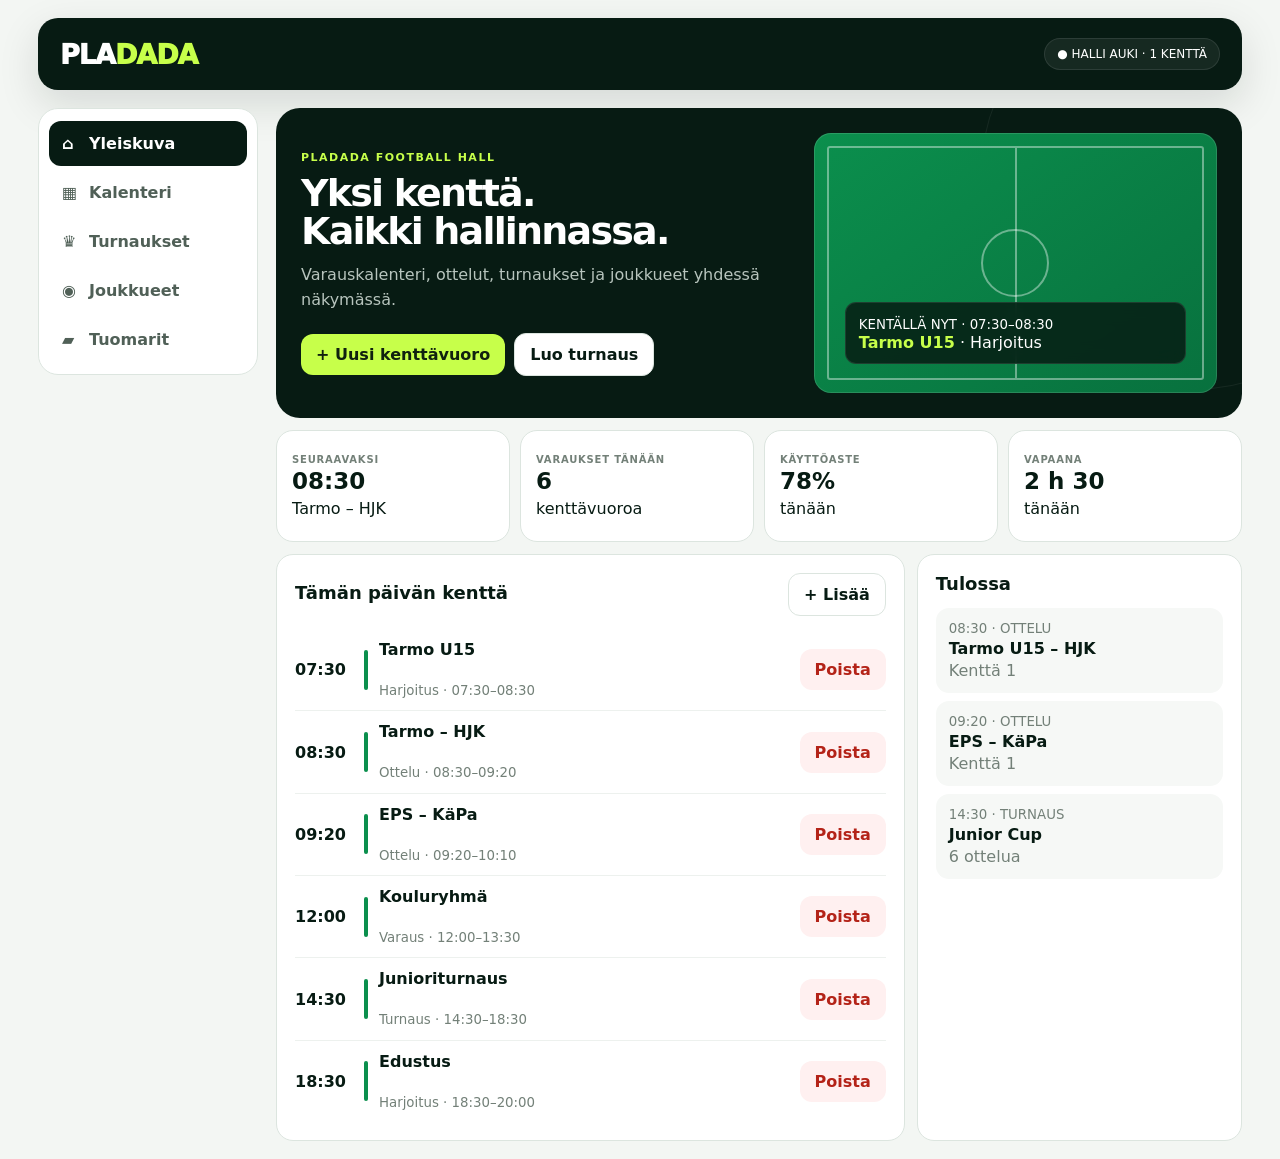
==== commit b470699d: "Polish Pladada text alignment on desktop and mobile" ====
--- a/pladada/index.html
+++ b/pladada/index.html
@@ -1,6 +1,6 @@
 <!doctype html><html lang="fi"><head><meta charset="utf-8"><meta name="viewport" content="width=device-width,initial-scale=1"><title>Pladada</title><style>
 :root{--ink:#071b13;--green:#0b8f4d;--lime:#c7ff4a;--paper:#f3f6f3;--line:#dce5df;--muted:#738078}*{box-sizing:border-box}body{margin:0;background:var(--paper);color:var(--ink);font-family:Inter,system-ui,-apple-system,Segoe UI,sans-serif}.shell{max-width:1240px;margin:auto;padding:18px}.top{height:72px;background:#071b13;color:#fff;border-radius:20px;padding:0 22px;display:flex;align-items:center;justify-content:space-between;box-shadow:0 14px 40px #071b1320}.brand{font-size:27px;font-weight:950;letter-spacing:-1px}.brand i{color:var(--lime);font-style:normal}.status{font-size:12px;background:#ffffff10;border:1px solid #ffffff18;border-radius:99px;padding:8px 12px}.layout{display:grid;grid-template-columns:220px 1fr;gap:18px;margin-top:18px}.side{background:#fff;border:1px solid var(--line);border-radius:20px;padding:10px;height:max-content;position:sticky;top:18px}.nav{width:100%;border:0;background:transparent;text-align:left;padding:13px;border-radius:12px;font-weight:800;color:#506057;cursor:pointer;margin:2px 0}.nav.on{background:#071b13;color:#fff}.nav span{display:inline-block;width:27px}.main{min-width:0}.page{display:none}.page.on{display:block}.hero{background:#071b13;color:#fff;border-radius:24px;padding:25px;position:relative;overflow:hidden;min-height:250px;display:grid;grid-template-columns:1.1fr .9fr;gap:20px}.hero:before{content:"";position:absolute;width:420px;height:420px;border:1px solid #ffffff10;border-radius:50%;right:-160px;top:-140px}.kicker{color:var(--lime);font-size:11px;font-weight:900;letter-spacing:1.5px}.hero h1{font-size:38px;letter-spacing:-1.8px;line-height:1.02;margin:10px 0}.hero p{color:#b7c4bd;max-width:520px}.actions{display:flex;gap:9px;flex-wrap:wrap}.btn,.ghost,.danger{border:0;border-radius:12px;padding:11px 15px;font-weight:850;cursor:pointer}.btn{background:var(--lime);color:#10210f}.ghost{background:#fff;border:1px solid var(--line);color:var(--ink)}.danger{background:#fff0f0;color:#b42318}.pitch{align-self:center;background:linear-gradient(145deg,#0b8f4d,#08713e);aspect-ratio:1.55;border-radius:17px;padding:13px;box-shadow:inset 0 0 0 1px #ffffff20}.pitchin{height:100%;border:2px solid #ffffff66;position:relative;border-radius:3px;display:flex;align-items:center;justify-content:center}.pitchin:before{content:"";width:64px;height:64px;border:2px solid #ffffff66;border-radius:50%}.pitchin:after{content:"";position:absolute;top:0;bottom:0;left:50%;border-left:2px solid #ffffff66}.livecard{position:absolute;left:16px;right:16px;bottom:14px;background:#061d14dc;color:white;border:1px solid #ffffff18;backdrop-filter:blur(10px);padding:11px 13px;border-radius:11px;z-index:2}.livecard b{color:var(--lime)}.metrics{display:grid;grid-template-columns:repeat(4,1fr);gap:10px;margin:12px 0}.metric,.panel{background:#fff;border:1px solid var(--line);border-radius:17px}.metric{padding:15px}.metric small{font-size:10px;color:var(--muted);font-weight:900;letter-spacing:.8px}.metric strong{font-size:23px;display:block;margin:4px 0}.grid{display:grid;grid-template-columns:1.45fr .75fr;gap:12px}.panel{padding:18px}.panel h2{font-size:18px;margin:0 0 14px}.slot{display:grid;grid-template-columns:58px 4px 1fr auto;gap:11px;align-items:center;padding:11px 0;border-bottom:1px solid #edf1ee}.slot:last-child{border:0}.bar{height:40px;border-radius:5px;background:var(--green)}.slot small{color:var(--muted)}.chip{font-size:10px;font-weight:900;background:#eaf7ef;color:#08733e;border-radius:99px;padding:6px 8px}.next{background:#f6f8f6;border-radius:13px;padding:13px;margin:8px 0}.next b{display:block}.sectiontop{display:flex;align-items:center;justify-content:space-between;margin-bottom:13px}.field{width:100%;padding:12px;border:1px solid #cedad2;border-radius:11px;margin:5px 0 12px;font-size:15px;background:#fff}.twocol{display:grid;grid-template-columns:1fr 1fr;gap:10px}.team{display:flex;align-items:center;justify-content:space-between;padding:13px;border-bottom:1px solid #edf1ee}.crest{width:38px;height:38px;background:#071b13;color:var(--lime);display:grid;place-items:center;border-radius:11px;font-weight:950;margin-right:10px}.tl{display:flex;align-items:center}.modal{display:none;position:fixed;inset:0;background:#04130dbb;z-index:30;align-items:center;justify-content:center;padding:18px}.modal.on{display:flex}.modalbox{background:#fff;border-radius:22px;width:min(520px,100%);padding:22px;max-height:90vh;overflow:auto}.toast{display:none;position:fixed;right:20px;bottom:20px;background:#071b13;color:#fff;border-radius:12px;padding:13px 16px;z-index:40}.toast.on{display:block}@media(max-width:850px){.layout{grid-template-columns:1fr}.side{position:static;display:flex;overflow:auto;padding:7px}.nav{width:auto;white-space:nowrap}.hero{grid-template-columns:1fr}.pitch{max-width:480px;width:100%}.metrics{grid-template-columns:1fr 1fr}.grid{grid-template-columns:1fr}.top{border-radius:0;margin:-18px -18px 0}.shell{padding:18px}.hero h1{font-size:32px}}@media(max-width:480px){.metrics{grid-template-columns:1fr 1fr}.metric strong{font-size:19px}.hero{padding:19px}.slot{grid-template-columns:48px 4px 1fr}.slot .chip{grid-column:3}.status{display:none}}
-</style></head><body><div class="shell"><header class="top"><div class="brand">PLA<i>DADA</i></div><div class="status">● HALLI AUKI · 1 KENTTÄ</div></header><div class="layout"><aside class="side"><button class="nav on" data-p="home"><span>⌂</span>Yleiskuva</button><button class="nav" data-p="calendar"><span>▦</span>Kalenteri</button><button class="nav" data-p="tournaments"><span>♛</span>Turnaukset</button><button class="nav" data-p="teams"><span>◉</span>Joukkueet</button><button class="nav" data-p="refs"><span>▰</span>Tuomarit</button></aside><main class="main">
+</style><style id="alignment-fix">h1,h2,h3,p{overflow-wrap:break-word}button,input,select{font:inherit}.hero>div:first-child{display:flex;flex-direction:column;justify-content:center;align-items:flex-start}.hero h1{max-width:560px;margin:10px 0 12px}.hero p{margin:0 0 20px;line-height:1.55}.actions{align-items:center}.pitch{position:relative}.metric{min-height:112px;display:flex;flex-direction:column;justify-content:center}.metric strong{line-height:1.1}.sectiontop>div{min-width:0}.sectiontop h1,.sectiontop h2{margin:0 0 4px}.sectiontop small{display:block}.slot>div:nth-child(3){min-width:0}.slot>div:nth-child(3)>b{display:block;line-height:1.25}.slot small{display:block;margin-top:3px;line-height:1.3}.next{display:flex;flex-direction:column;gap:3px}.next small,.next span{display:block;color:var(--muted)}.team span{color:var(--muted);font-size:14px;text-align:right}@media(max-width:850px){.hero>div:first-child{align-items:stretch}.hero .actions .btn,.hero .actions .ghost{flex:1}.pitch{justify-self:center}.side{scrollbar-width:none}.side::-webkit-scrollbar{display:none}}@media(max-width:600px){.shell{padding:12px}.top{margin:-12px -12px 0;height:64px;padding:0 16px}.layout{margin-top:12px;gap:12px}.side{margin:0 -2px}.nav{padding:11px 12px}.nav span{width:22px}.hero{padding:18px;min-height:0;gap:18px}.hero h1{font-size:30px;line-height:1.05;letter-spacing:-1.2px}.hero p{font-size:14px}.pitch{aspect-ratio:1.6}.livecard{font-size:13px}.metrics{gap:8px}.metric{padding:13px;min-height:102px}.metric strong{font-size:20px}.panel{padding:14px}.sectiontop{align-items:flex-start;flex-wrap:wrap}.sectiontop .btn{width:100%}.slot{grid-template-columns:48px 4px minmax(0,1fr);gap:8px;padding:12px 0}.slot>.danger{grid-column:3;width:max-content;padding:7px 10px}.twocol{grid-template-columns:1fr}.team{gap:10px;padding:12px 4px}.team span{font-size:12px}.modalbox{padding:18px}}@media(max-width:380px){.metrics{grid-template-columns:1fr}.metric{min-height:84px}.brand{font-size:23px}}</style></head><body><div class="shell"><header class="top"><div class="brand">PLA<i>DADA</i></div><div class="status">● HALLI AUKI · 1 KENTTÄ</div></header><div class="layout"><aside class="side"><button class="nav on" data-p="home"><span>⌂</span>Yleiskuva</button><button class="nav" data-p="calendar"><span>▦</span>Kalenteri</button><button class="nav" data-p="tournaments"><span>♛</span>Turnaukset</button><button class="nav" data-p="teams"><span>◉</span>Joukkueet</button><button class="nav" data-p="refs"><span>▰</span>Tuomarit</button></aside><main class="main">
 <section id="home" class="page on"><div class="hero"><div><div class="kicker">PLADADA FOOTBALL HALL</div><h1>Yksi kenttä.<br>Kaikki hallinnassa.</h1><p>Varauskalenteri, ottelut, turnaukset ja joukkueet yhdessä näkymässä.</p><div class="actions"><button class="btn" onclick="openBooking()">+ Uusi kenttävuoro</button><button class="ghost" onclick="go('tournaments')">Luo turnaus</button></div></div><div class="pitch"><div class="pitchin"><div class="livecard"><small>KENTÄLLÄ NYT · 07:30–08:30</small><br><b>Tarmo U15</b> · Harjoitus</div></div></div></div>
 <div class="metrics"><div class="metric"><small>SEURAAVAKSI</small><strong>08:30</strong>Tarmo – HJK</div><div class="metric"><small>VARAUKSET TÄNÄÄN</small><strong id="count">6</strong>kenttävuoroa</div><div class="metric"><small>KÄYTTÖASTE</small><strong>78%</strong>tänään</div><div class="metric"><small>VAPAANA</small><strong>2 h 30</strong>tänään</div></div>
 <div class="grid"><div class="panel"><div class="sectiontop"><h2>Tämän päivän kenttä</h2><button class="ghost" onclick="openBooking()">+ Lisää</button></div><div id="timeline"></div></div><div class="panel"><h2>Tulossa</h2><div class="next"><small>08:30 · OTTELU</small><b>Tarmo U15 – HJK</b><span>Kenttä 1</span></div><div class="next"><small>09:20 · OTTELU</small><b>EPS – KäPa</b><span>Kenttä 1</span></div><div class="next"><small>14:30 · TURNAUS</small><b>Junior Cup</b><span>6 ottelua</span></div></div></div></section>
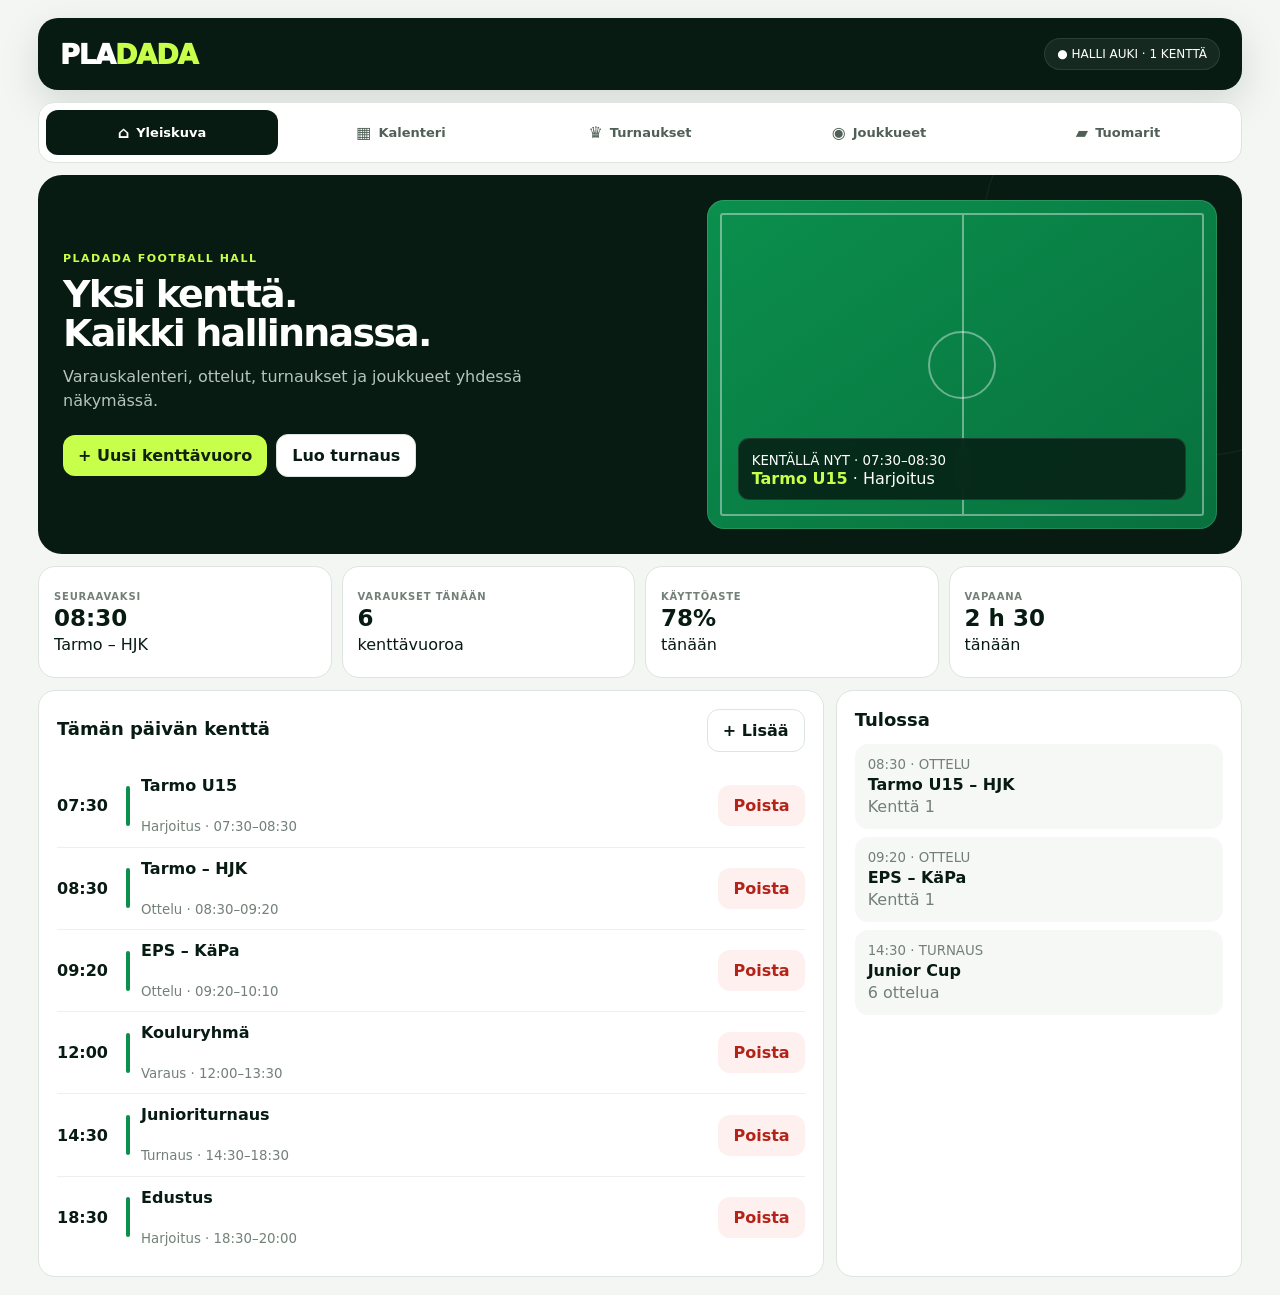
==== commit fe4a8f60: "Make Pladada top navigation visible and repair all controls" ====
--- a/pladada/index.html
+++ b/pladada/index.html
@@ -1,14 +1,31 @@
 <!doctype html><html lang="fi"><head><meta charset="utf-8"><meta name="viewport" content="width=device-width,initial-scale=1"><title>Pladada</title><style>
 :root{--ink:#071b13;--green:#0b8f4d;--lime:#c7ff4a;--paper:#f3f6f3;--line:#dce5df;--muted:#738078}*{box-sizing:border-box}body{margin:0;background:var(--paper);color:var(--ink);font-family:Inter,system-ui,-apple-system,Segoe UI,sans-serif}.shell{max-width:1240px;margin:auto;padding:18px}.top{height:72px;background:#071b13;color:#fff;border-radius:20px;padding:0 22px;display:flex;align-items:center;justify-content:space-between;box-shadow:0 14px 40px #071b1320}.brand{font-size:27px;font-weight:950;letter-spacing:-1px}.brand i{color:var(--lime);font-style:normal}.status{font-size:12px;background:#ffffff10;border:1px solid #ffffff18;border-radius:99px;padding:8px 12px}.layout{display:grid;grid-template-columns:220px 1fr;gap:18px;margin-top:18px}.side{background:#fff;border:1px solid var(--line);border-radius:20px;padding:10px;height:max-content;position:sticky;top:18px}.nav{width:100%;border:0;background:transparent;text-align:left;padding:13px;border-radius:12px;font-weight:800;color:#506057;cursor:pointer;margin:2px 0}.nav.on{background:#071b13;color:#fff}.nav span{display:inline-block;width:27px}.main{min-width:0}.page{display:none}.page.on{display:block}.hero{background:#071b13;color:#fff;border-radius:24px;padding:25px;position:relative;overflow:hidden;min-height:250px;display:grid;grid-template-columns:1.1fr .9fr;gap:20px}.hero:before{content:"";position:absolute;width:420px;height:420px;border:1px solid #ffffff10;border-radius:50%;right:-160px;top:-140px}.kicker{color:var(--lime);font-size:11px;font-weight:900;letter-spacing:1.5px}.hero h1{font-size:38px;letter-spacing:-1.8px;line-height:1.02;margin:10px 0}.hero p{color:#b7c4bd;max-width:520px}.actions{display:flex;gap:9px;flex-wrap:wrap}.btn,.ghost,.danger{border:0;border-radius:12px;padding:11px 15px;font-weight:850;cursor:pointer}.btn{background:var(--lime);color:#10210f}.ghost{background:#fff;border:1px solid var(--line);color:var(--ink)}.danger{background:#fff0f0;color:#b42318}.pitch{align-self:center;background:linear-gradient(145deg,#0b8f4d,#08713e);aspect-ratio:1.55;border-radius:17px;padding:13px;box-shadow:inset 0 0 0 1px #ffffff20}.pitchin{height:100%;border:2px solid #ffffff66;position:relative;border-radius:3px;display:flex;align-items:center;justify-content:center}.pitchin:before{content:"";width:64px;height:64px;border:2px solid #ffffff66;border-radius:50%}.pitchin:after{content:"";position:absolute;top:0;bottom:0;left:50%;border-left:2px solid #ffffff66}.livecard{position:absolute;left:16px;right:16px;bottom:14px;background:#061d14dc;color:white;border:1px solid #ffffff18;backdrop-filter:blur(10px);padding:11px 13px;border-radius:11px;z-index:2}.livecard b{color:var(--lime)}.metrics{display:grid;grid-template-columns:repeat(4,1fr);gap:10px;margin:12px 0}.metric,.panel{background:#fff;border:1px solid var(--line);border-radius:17px}.metric{padding:15px}.metric small{font-size:10px;color:var(--muted);font-weight:900;letter-spacing:.8px}.metric strong{font-size:23px;display:block;margin:4px 0}.grid{display:grid;grid-template-columns:1.45fr .75fr;gap:12px}.panel{padding:18px}.panel h2{font-size:18px;margin:0 0 14px}.slot{display:grid;grid-template-columns:58px 4px 1fr auto;gap:11px;align-items:center;padding:11px 0;border-bottom:1px solid #edf1ee}.slot:last-child{border:0}.bar{height:40px;border-radius:5px;background:var(--green)}.slot small{color:var(--muted)}.chip{font-size:10px;font-weight:900;background:#eaf7ef;color:#08733e;border-radius:99px;padding:6px 8px}.next{background:#f6f8f6;border-radius:13px;padding:13px;margin:8px 0}.next b{display:block}.sectiontop{display:flex;align-items:center;justify-content:space-between;margin-bottom:13px}.field{width:100%;padding:12px;border:1px solid #cedad2;border-radius:11px;margin:5px 0 12px;font-size:15px;background:#fff}.twocol{display:grid;grid-template-columns:1fr 1fr;gap:10px}.team{display:flex;align-items:center;justify-content:space-between;padding:13px;border-bottom:1px solid #edf1ee}.crest{width:38px;height:38px;background:#071b13;color:var(--lime);display:grid;place-items:center;border-radius:11px;font-weight:950;margin-right:10px}.tl{display:flex;align-items:center}.modal{display:none;position:fixed;inset:0;background:#04130dbb;z-index:30;align-items:center;justify-content:center;padding:18px}.modal.on{display:flex}.modalbox{background:#fff;border-radius:22px;width:min(520px,100%);padding:22px;max-height:90vh;overflow:auto}.toast{display:none;position:fixed;right:20px;bottom:20px;background:#071b13;color:#fff;border-radius:12px;padding:13px 16px;z-index:40}.toast.on{display:block}@media(max-width:850px){.layout{grid-template-columns:1fr}.side{position:static;display:flex;overflow:auto;padding:7px}.nav{width:auto;white-space:nowrap}.hero{grid-template-columns:1fr}.pitch{max-width:480px;width:100%}.metrics{grid-template-columns:1fr 1fr}.grid{grid-template-columns:1fr}.top{border-radius:0;margin:-18px -18px 0}.shell{padding:18px}.hero h1{font-size:32px}}@media(max-width:480px){.metrics{grid-template-columns:1fr 1fr}.metric strong{font-size:19px}.hero{padding:19px}.slot{grid-template-columns:48px 4px 1fr}.slot .chip{grid-column:3}.status{display:none}}
-</style><style id="alignment-fix">h1,h2,h3,p{overflow-wrap:break-word}button,input,select{font:inherit}.hero>div:first-child{display:flex;flex-direction:column;justify-content:center;align-items:flex-start}.hero h1{max-width:560px;margin:10px 0 12px}.hero p{margin:0 0 20px;line-height:1.55}.actions{align-items:center}.pitch{position:relative}.metric{min-height:112px;display:flex;flex-direction:column;justify-content:center}.metric strong{line-height:1.1}.sectiontop>div{min-width:0}.sectiontop h1,.sectiontop h2{margin:0 0 4px}.sectiontop small{display:block}.slot>div:nth-child(3){min-width:0}.slot>div:nth-child(3)>b{display:block;line-height:1.25}.slot small{display:block;margin-top:3px;line-height:1.3}.next{display:flex;flex-direction:column;gap:3px}.next small,.next span{display:block;color:var(--muted)}.team span{color:var(--muted);font-size:14px;text-align:right}@media(max-width:850px){.hero>div:first-child{align-items:stretch}.hero .actions .btn,.hero .actions .ghost{flex:1}.pitch{justify-self:center}.side{scrollbar-width:none}.side::-webkit-scrollbar{display:none}}@media(max-width:600px){.shell{padding:12px}.top{margin:-12px -12px 0;height:64px;padding:0 16px}.layout{margin-top:12px;gap:12px}.side{margin:0 -2px}.nav{padding:11px 12px}.nav span{width:22px}.hero{padding:18px;min-height:0;gap:18px}.hero h1{font-size:30px;line-height:1.05;letter-spacing:-1.2px}.hero p{font-size:14px}.pitch{aspect-ratio:1.6}.livecard{font-size:13px}.metrics{gap:8px}.metric{padding:13px;min-height:102px}.metric strong{font-size:20px}.panel{padding:14px}.sectiontop{align-items:flex-start;flex-wrap:wrap}.sectiontop .btn{width:100%}.slot{grid-template-columns:48px 4px minmax(0,1fr);gap:8px;padding:12px 0}.slot>.danger{grid-column:3;width:max-content;padding:7px 10px}.twocol{grid-template-columns:1fr}.team{gap:10px;padding:12px 4px}.team span{font-size:12px}.modalbox{padding:18px}}@media(max-width:380px){.metrics{grid-template-columns:1fr}.metric{min-height:84px}.brand{font-size:23px}}</style></head><body><div class="shell"><header class="top"><div class="brand">PLA<i>DADA</i></div><div class="status">● HALLI AUKI · 1 KENTTÄ</div></header><div class="layout"><aside class="side"><button class="nav on" data-p="home"><span>⌂</span>Yleiskuva</button><button class="nav" data-p="calendar"><span>▦</span>Kalenteri</button><button class="nav" data-p="tournaments"><span>♛</span>Turnaukset</button><button class="nav" data-p="teams"><span>◉</span>Joukkueet</button><button class="nav" data-p="refs"><span>▰</span>Tuomarit</button></aside><main class="main">
+</style><style id="alignment-fix">h1,h2,h3,p{overflow-wrap:break-word}button,input,select{font:inherit}.hero>div:first-child{display:flex;flex-direction:column;justify-content:center;align-items:flex-start}.hero h1{max-width:560px;margin:10px 0 12px}.hero p{margin:0 0 20px;line-height:1.55}.actions{align-items:center}.pitch{position:relative}.metric{min-height:112px;display:flex;flex-direction:column;justify-content:center}.metric strong{line-height:1.1}.sectiontop>div{min-width:0}.sectiontop h1,.sectiontop h2{margin:0 0 4px}.sectiontop small{display:block}.slot>div:nth-child(3){min-width:0}.slot>div:nth-child(3)>b{display:block;line-height:1.25}.slot small{display:block;margin-top:3px;line-height:1.3}.next{display:flex;flex-direction:column;gap:3px}.next small,.next span{display:block;color:var(--muted)}.team span{color:var(--muted);font-size:14px;text-align:right}@media(max-width:850px){.hero>div:first-child{align-items:stretch}.hero .actions .btn,.hero .actions .ghost{flex:1}.pitch{justify-self:center}.side{scrollbar-width:none}.side::-webkit-scrollbar{display:none}}@media(max-width:600px){.shell{padding:12px}.top{margin:-12px -12px 0;height:64px;padding:0 16px}.layout{margin-top:12px;gap:12px}.side{margin:0 -2px}.nav{padding:11px 12px}.nav span{width:22px}.hero{padding:18px;min-height:0;gap:18px}.hero h1{font-size:30px;line-height:1.05;letter-spacing:-1.2px}.hero p{font-size:14px}.pitch{aspect-ratio:1.6}.livecard{font-size:13px}.metrics{gap:8px}.metric{padding:13px;min-height:102px}.metric strong{font-size:20px}.panel{padding:14px}.sectiontop{align-items:flex-start;flex-wrap:wrap}.sectiontop .btn{width:100%}.slot{grid-template-columns:48px 4px minmax(0,1fr);gap:8px;padding:12px 0}.slot>.danger{grid-column:3;width:max-content;padding:7px 10px}.twocol{grid-template-columns:1fr}.team{gap:10px;padding:12px 4px}.team span{font-size:12px}.modalbox{padding:18px}}@media(max-width:380px){.metrics{grid-template-columns:1fr}.metric{min-height:84px}.brand{font-size:23px}}</style><style id="topnav-v2">.topnav{display:grid;grid-template-columns:repeat(5,1fr);gap:7px;background:#fff;border:1px solid var(--line);border-radius:16px;padding:7px;margin-top:12px}.topnav .nav{display:flex;align-items:center;justify-content:center;gap:7px;width:100%;margin:0;text-align:center}.topnav .nav small{font-size:13px;font-weight:850}.layout{grid-template-columns:1fr;margin-top:12px}.side{display:none!important}@media(max-width:600px){.topnav{gap:3px;padding:5px}.topnav .nav{flex-direction:column;gap:3px;padding:8px 2px;font-size:16px;white-space:normal}.topnav .nav small{font-size:9px}.layout{margin-top:10px}}</style></head><body><div class="shell"><header class="top"><div class="brand">PLA<i>DADA</i></div><div class="status">● HALLI AUKI · 1 KENTTÄ</div></header><nav class="topnav"><button class="nav on" data-p="home">⌂<small>Yleiskuva</small></button><button class="nav" data-p="calendar">▦<small>Kalenteri</small></button><button class="nav" data-p="tournaments">♛<small>Turnaukset</small></button><button class="nav" data-p="teams">◉<small>Joukkueet</small></button><button class="nav" data-p="refs">▰<small>Tuomarit</small></button></nav><div class="layout"><main class="main">
 <section id="home" class="page on"><div class="hero"><div><div class="kicker">PLADADA FOOTBALL HALL</div><h1>Yksi kenttä.<br>Kaikki hallinnassa.</h1><p>Varauskalenteri, ottelut, turnaukset ja joukkueet yhdessä näkymässä.</p><div class="actions"><button class="btn" onclick="openBooking()">+ Uusi kenttävuoro</button><button class="ghost" onclick="go('tournaments')">Luo turnaus</button></div></div><div class="pitch"><div class="pitchin"><div class="livecard"><small>KENTÄLLÄ NYT · 07:30–08:30</small><br><b>Tarmo U15</b> · Harjoitus</div></div></div></div>
 <div class="metrics"><div class="metric"><small>SEURAAVAKSI</small><strong>08:30</strong>Tarmo – HJK</div><div class="metric"><small>VARAUKSET TÄNÄÄN</small><strong id="count">6</strong>kenttävuoroa</div><div class="metric"><small>KÄYTTÖASTE</small><strong>78%</strong>tänään</div><div class="metric"><small>VAPAANA</small><strong>2 h 30</strong>tänään</div></div>
 <div class="grid"><div class="panel"><div class="sectiontop"><h2>Tämän päivän kenttä</h2><button class="ghost" onclick="openBooking()">+ Lisää</button></div><div id="timeline"></div></div><div class="panel"><h2>Tulossa</h2><div class="next"><small>08:30 · OTTELU</small><b>Tarmo U15 – HJK</b><span>Kenttä 1</span></div><div class="next"><small>09:20 · OTTELU</small><b>EPS – KäPa</b><span>Kenttä 1</span></div><div class="next"><small>14:30 · TURNAUS</small><b>Junior Cup</b><span>6 ottelua</span></div></div></div></section>
 <section id="calendar" class="page"><div class="panel"><div class="sectiontop"><div><h1>Kenttäkalenteri</h1><small>Hallin kaikki varaukset</small></div><button class="btn" onclick="openBooking()">+ Uusi varaus</button></div><div class="twocol"><input class="field" id="day" type="date"><select class="field"><option>Päivänäkymä</option><option>Viikkonäkymä</option></select></div><div id="calList"></div></div></section>
-<section id="tournaments" class="page"><div class="panel"><div class="sectiontop"><div><h1>Turnaukset</h1><small>Luo otteluohjelma automaattisesti yhdelle kentälle</small></div><button class="btn" onclick="tourModal.classList.add('on')">+ Uusi turnaus</button></div><div class="next"><small>LA 10.10. · 14:30</small><b id="tourName">Pladada Junior Cup</b><span>4 joukkuetta · 6 ottelua</span></div><button class="ghost" onclick="generateTournament()">Näytä otteluohjelma</button><div id="schedule"></div></div></section>
+<section id="tournaments" class="page"><div class="panel"><div class="sectiontop"><div><h1>Turnaukset</h1><small>Luo otteluohjelma automaattisesti yhdelle kentälle</small></div><button class="btn" onclick="openTournament()">+ Uusi turnaus</button></div><div class="next"><small>LA 10.10. · 14:30</small><b id="tourName">Pladada Junior Cup</b><span>4 joukkuetta · 6 ottelua</span></div><button class="ghost" onclick="generateTournament()">Näytä otteluohjelma</button><div id="schedule"></div></div></section>
 <section id="teams" class="page"><div class="panel"><div class="sectiontop"><h1>Joukkueet</h1><button class="btn" onclick="addTeam()">+ Joukkue</button></div><div id="teamList"><div class="team"><div class="tl"><div class="crest">PT</div><b>Tarmo U15</b></div><span>18 pelaajaa</span></div><div class="team"><div class="tl"><div class="crest">HJ</div><b>HJK Sininen</b></div><span>16 pelaajaa</span></div><div class="team"><div class="tl"><div class="crest">EP</div><b>EPS</b></div><span>17 pelaajaa</span></div></div></div></section>
 <section id="refs" class="page"><div class="panel"><h1>Tuomarit</h1><div class="team"><b>Mikko Laine</b><span>08:30–11:00</span></div><div class="team"><b>Anna Korhonen</b><span>14:30–18:30</span></div></div></section>
 </main></div></div>
-<div class="modal" id="booking"><div class="modalbox"><h2>Uusi kenttävuoro</h2><label>Joukkue / tapahtuma</label><input class="field" id="bn" placeholder="Esim. FC Pladada"><div class="twocol"><div><label>Alkaa</label><input class="field" id="bs" type="time" value="20:00"></div><div><label>Päättyy</label><input class="field" id="be" type="time" value="21:00"></div></div><label>Tyyppi</label><select class="field" id="bt"><option>Harjoitus</option><option>Ottelu</option><option>Turnaus</option><option>Muu</option></select><div class="actions"><button class="btn" onclick="saveBooking()">Tallenna</button><button class="ghost" onclick="booking.classList.remove('on')">Peruuta</button></div></div></div>
-<div class="modal" id="tourModal"><div class="modalbox"><h2>Uusi turnaus</h2><label>Nimi</label><input class="field" id="tn" value="Pladada Cup"><div class="twocol"><div><label>Joukkueita</label><select class="field" id="tc"><option>4</option><option>6</option><option>8</option></select></div><div><label>Ottelu (min)</label><input class="field" id="tm" type="number" value="35"></div></div><button class="btn" onclick="createTournament()">Luo otteluohjelma</button> <button class="ghost" onclick="tourModal.classList.remove('on')">Peruuta</button></div></div><div id="toast" class="toast"></div>
-<script>let bookings=JSON.parse(localStorage.getItem('pladadaBookings')||'null')||[{s:'07:30',e:'08:30',n:'Tarmo U15',t:'Harjoitus'},{s:'08:30',e:'09:20',n:'Tarmo – HJK',t:'Ottelu'},{s:'09:20',e:'10:10',n:'EPS – KäPa',t:'Ottelu'},{s:'12:00',e:'13:30',n:'Kouluryhmä',t:'Varaus'},{s:'14:30',e:'18:30',n:'Junioriturnaus',t:'Turnaus'},{s:'18:30',e:'20:00',n:'Edustus',t:'Harjoitus'}];function msg(x){toast.textContent=x;toast.classList.add('on');setTimeout(()=>toast.classList.remove('on'),1700)}function render(){bookings.sort((a,b)=>a.s.localeCompare(b.s));let h=bookings.map((b,i)=>`<div class="slot"><b>${b.s}</b><div class="bar"></div><div><b>${b.n}</b><br><small>${b.t} · ${b.s}–${b.e}</small></div><button class="danger" onclick="del(${i})">Poista</button></div>`).join('');timeline.innerHTML=h;calList.innerHTML=h;count.textContent=bookings.length}function go(p){document.querySelectorAll('.page').forEach(x=>x.classList.remove('on'));document.getElementById(p).classList.add('on');document.querySelectorAll('.nav').forEach(x=>x.classList.toggle('on',x.dataset.p===p))}document.querySelectorAll('.nav').forEach(b=>b.onclick=()=>go(b.dataset.p));function openBooking(){booking.classList.add('on')}function saveBooking(){let n=bn.value.trim(),s=bs.value,e=be.value;if(!n||!s||!e||s>=e)return msg('Tarkista tiedot');if(bookings.some(b=>s<b.e&&e>b.s))return msg('Kenttä on jo varattu tuolloin');bookings.push({n,s,e,t:bt.value});localStorage.setItem('pladadaBookings',JSON.stringify(bookings));booking.classList.remove('on');render();msg('Kenttävuoro tallennettu')}function del(i){bookings.splice(i,1);localStorage.setItem('pladadaBookings',JSON.stringify(bookings));render()}function addTeam(){let n=prompt('Joukkueen nimi');if(n){teamList.insertAdjacentHTML('beforeend',`<div class="team"><div class="tl"><div class="crest">FC</div><b>${n}</b></div><span>Uusi joukkue</span></div>`);msg('Joukkue lisätty')}}function generateTournament(){schedule.innerHTML='<hr><h3>Otteluohjelma</h3><div class="next"><b>14:30 · Tarmo – HJK</b></div><div class="next"><b>15:10 · EPS – KäPa</b></div><div class="next"><b>15:50 · Tarmo – EPS</b></div><div class="next"><b>16:30 · HJK – KäPa</b></div><div class="next"><b>17:10 · Tarmo – KäPa</b></div><div class="next"><b>17:50 · HJK – EPS</b></div>'}function createTournament(){tourModal.classList.remove('on');tourName.textContent=tn.value;generateTournament();msg('Turnaus luotu')}day.value=new Date().toISOString().slice(0,10);render()</script></body></html>+<div class="modal" id="booking"><div class="modalbox"><h2>Uusi kenttävuoro</h2><label>Joukkue / tapahtuma</label><input class="field" id="bn" placeholder="Esim. FC Pladada"><div class="twocol"><div><label>Alkaa</label><input class="field" id="bs" type="time" value="20:00"></div><div><label>Päättyy</label><input class="field" id="be" type="time" value="21:00"></div></div><label>Tyyppi</label><select class="field" id="bt"><option>Harjoitus</option><option>Ottelu</option><option>Turnaus</option><option>Muu</option></select><div class="actions"><button class="btn" onclick="saveBooking()">Tallenna</button><button class="ghost" onclick="closeBooking()">Peruuta</button></div></div></div>
+<div class="modal" id="tourModal"><div class="modalbox"><h2>Uusi turnaus</h2><label>Nimi</label><input class="field" id="tn" value="Pladada Cup"><div class="twocol"><div><label>Joukkueita</label><select class="field" id="tc"><option>4</option><option>6</option><option>8</option></select></div><div><label>Ottelu (min)</label><input class="field" id="tm" type="number" value="35"></div></div><button class="btn" onclick="createTournament()">Luo otteluohjelma</button> <button class="ghost" onclick="closeTournament()">Peruuta</button></div></div><div id="toast" class="toast"></div>
+<script>
+const el=id=>document.getElementById(id);
+let bookings=JSON.parse(localStorage.getItem('pladadaBookings')||'null')||[{s:'07:30',e:'08:30',n:'Tarmo U15',t:'Harjoitus'},{s:'08:30',e:'09:20',n:'Tarmo – HJK',t:'Ottelu'},{s:'09:20',e:'10:10',n:'EPS – KäPa',t:'Ottelu'},{s:'12:00',e:'13:30',n:'Kouluryhmä',t:'Varaus'},{s:'14:30',e:'18:30',n:'Junioriturnaus',t:'Turnaus'},{s:'18:30',e:'20:00',n:'Edustus',t:'Harjoitus'}];
+function msg(x){const t=el('toast');t.textContent=x;t.classList.add('on');setTimeout(()=>t.classList.remove('on'),1700)}
+function render(){bookings.sort((a,b)=>a.s.localeCompare(b.s));const h=bookings.map((b,i)=>'<div class="slot"><b>'+b.s+'</b><div class="bar"></div><div><b>'+b.n+'</b><br><small>'+b.t+' · '+b.s+'–'+b.e+'</small></div><button class="danger" onclick="del('+i+')">Poista</button></div>').join('');el('timeline').innerHTML=h;el('calList').innerHTML=h;el('count').textContent=bookings.length}
+function go(p){document.querySelectorAll('.page').forEach(x=>x.classList.remove('on'));el(p).classList.add('on');document.querySelectorAll('.nav[data-p]').forEach(x=>x.classList.toggle('on',x.dataset.p===p))}
+document.querySelectorAll('.nav[data-p]').forEach(b=>b.addEventListener('click',()=>go(b.dataset.p)));
+function openBooking(){el('booking').classList.add('on')}
+function closeBooking(){el('booking').classList.remove('on')}
+function openTournament(){el('tourModal').classList.add('on')}
+function closeTournament(){el('tourModal').classList.remove('on')}
+function saveBooking(){const n=el('bn').value.trim(),s=el('bs').value,e=el('be').value,t=el('bt').value;if(!n||!s||!e||s>=e)return msg('Tarkista tiedot');if(bookings.some(b=>s<b.e&&e>b.s))return msg('Kenttä on jo varattu tuolloin');bookings.push({n,s,e,t});localStorage.setItem('pladadaBookings',JSON.stringify(bookings));closeBooking();render();msg('Kenttävuoro tallennettu')}
+function del(i){bookings.splice(i,1);localStorage.setItem('pladadaBookings',JSON.stringify(bookings));render();msg('Vuoro poistettu')}
+function addTeam(){const n=prompt('Joukkueen nimi');if(n){el('teamList').insertAdjacentHTML('beforeend','<div class="team"><div class="tl"><div class="crest">FC</div><b>'+n+'</b></div><span>Uusi joukkue</span></div>');msg('Joukkue lisätty')}}
+function generateTournament(){el('schedule').innerHTML='<hr><h3>Otteluohjelma</h3><div class="next"><b>14:30 · Tarmo – HJK</b></div><div class="next"><b>15:10 · EPS – KäPa</b></div><div class="next"><b>15:50 · Tarmo – EPS</b></div><div class="next"><b>16:30 · HJK – KäPa</b></div><div class="next"><b>17:10 · Tarmo – KäPa</b></div><div class="next"><b>17:50 · HJK – EPS</b></div>'}
+function createTournament(){closeTournament();el('tourName').textContent=el('tn').value;generateTournament();msg('Turnaus luotu')}
+el('day').value=new Date().toISOString().slice(0,10);render();
+</script></body></html>
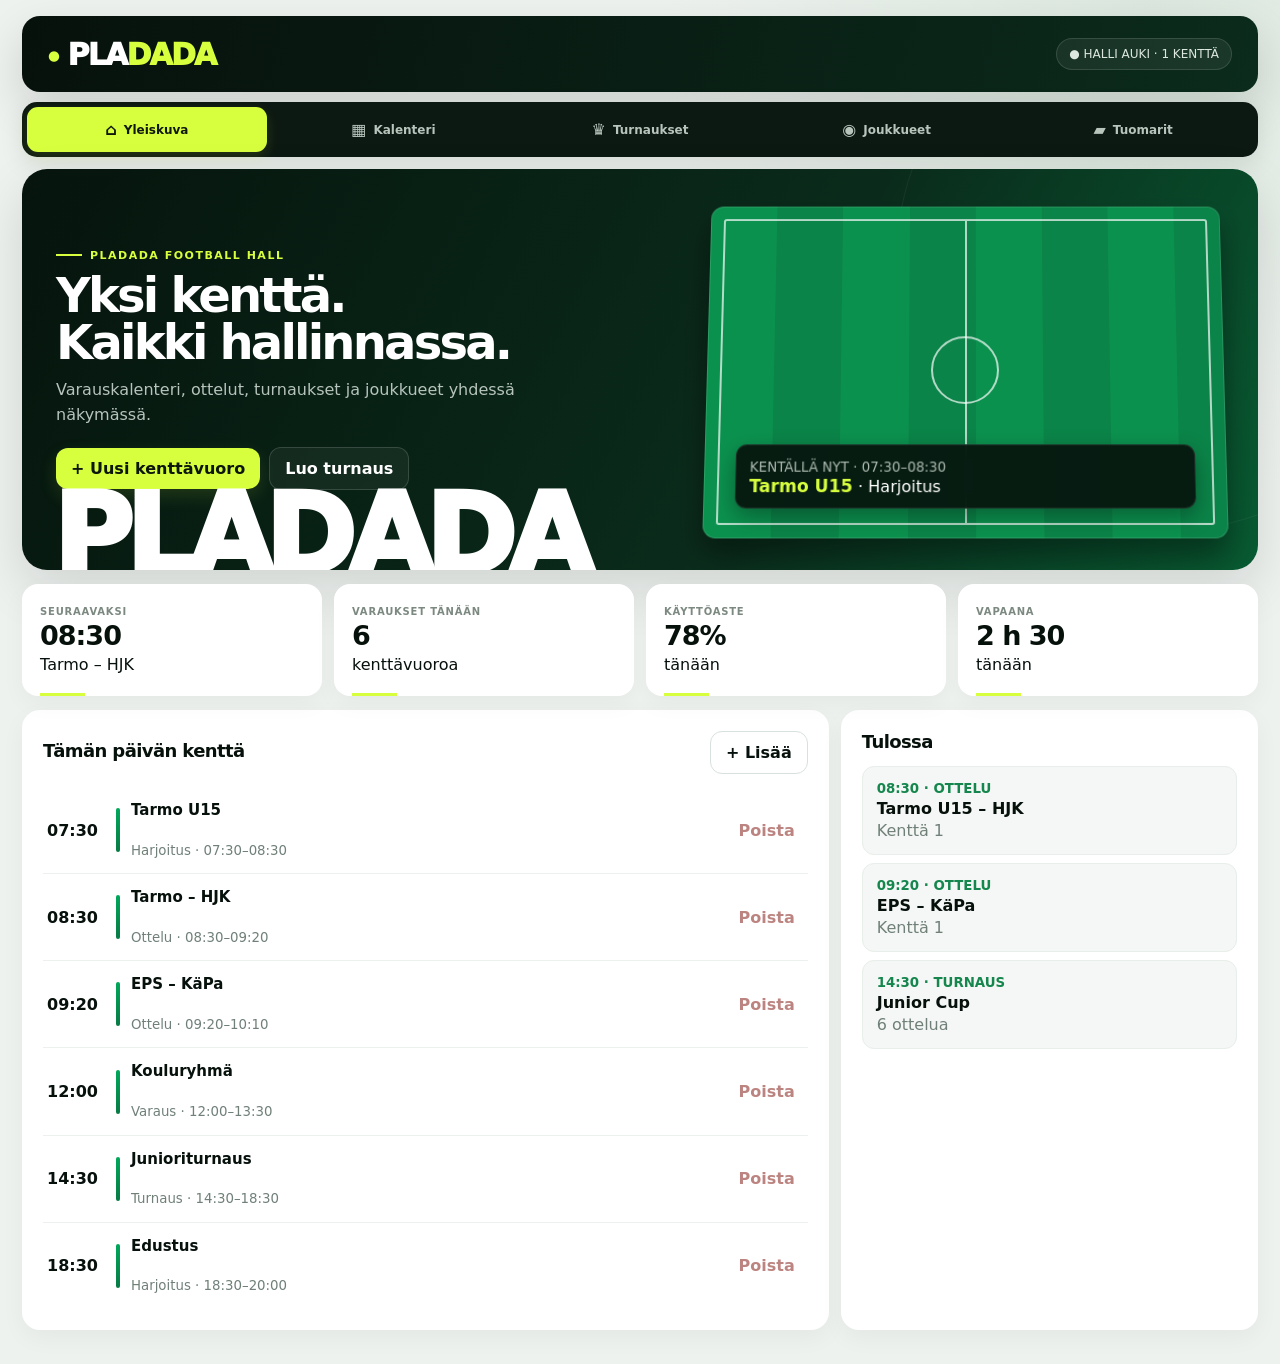
==== commit 4c393228: "Redesign Pladada with premium football identity" ====
--- a/pladada/index.html
+++ b/pladada/index.html
@@ -1,6 +1,13 @@
 <!doctype html><html lang="fi"><head><meta charset="utf-8"><meta name="viewport" content="width=device-width,initial-scale=1"><title>Pladada</title><style>
 :root{--ink:#071b13;--green:#0b8f4d;--lime:#c7ff4a;--paper:#f3f6f3;--line:#dce5df;--muted:#738078}*{box-sizing:border-box}body{margin:0;background:var(--paper);color:var(--ink);font-family:Inter,system-ui,-apple-system,Segoe UI,sans-serif}.shell{max-width:1240px;margin:auto;padding:18px}.top{height:72px;background:#071b13;color:#fff;border-radius:20px;padding:0 22px;display:flex;align-items:center;justify-content:space-between;box-shadow:0 14px 40px #071b1320}.brand{font-size:27px;font-weight:950;letter-spacing:-1px}.brand i{color:var(--lime);font-style:normal}.status{font-size:12px;background:#ffffff10;border:1px solid #ffffff18;border-radius:99px;padding:8px 12px}.layout{display:grid;grid-template-columns:220px 1fr;gap:18px;margin-top:18px}.side{background:#fff;border:1px solid var(--line);border-radius:20px;padding:10px;height:max-content;position:sticky;top:18px}.nav{width:100%;border:0;background:transparent;text-align:left;padding:13px;border-radius:12px;font-weight:800;color:#506057;cursor:pointer;margin:2px 0}.nav.on{background:#071b13;color:#fff}.nav span{display:inline-block;width:27px}.main{min-width:0}.page{display:none}.page.on{display:block}.hero{background:#071b13;color:#fff;border-radius:24px;padding:25px;position:relative;overflow:hidden;min-height:250px;display:grid;grid-template-columns:1.1fr .9fr;gap:20px}.hero:before{content:"";position:absolute;width:420px;height:420px;border:1px solid #ffffff10;border-radius:50%;right:-160px;top:-140px}.kicker{color:var(--lime);font-size:11px;font-weight:900;letter-spacing:1.5px}.hero h1{font-size:38px;letter-spacing:-1.8px;line-height:1.02;margin:10px 0}.hero p{color:#b7c4bd;max-width:520px}.actions{display:flex;gap:9px;flex-wrap:wrap}.btn,.ghost,.danger{border:0;border-radius:12px;padding:11px 15px;font-weight:850;cursor:pointer}.btn{background:var(--lime);color:#10210f}.ghost{background:#fff;border:1px solid var(--line);color:var(--ink)}.danger{background:#fff0f0;color:#b42318}.pitch{align-self:center;background:linear-gradient(145deg,#0b8f4d,#08713e);aspect-ratio:1.55;border-radius:17px;padding:13px;box-shadow:inset 0 0 0 1px #ffffff20}.pitchin{height:100%;border:2px solid #ffffff66;position:relative;border-radius:3px;display:flex;align-items:center;justify-content:center}.pitchin:before{content:"";width:64px;height:64px;border:2px solid #ffffff66;border-radius:50%}.pitchin:after{content:"";position:absolute;top:0;bottom:0;left:50%;border-left:2px solid #ffffff66}.livecard{position:absolute;left:16px;right:16px;bottom:14px;background:#061d14dc;color:white;border:1px solid #ffffff18;backdrop-filter:blur(10px);padding:11px 13px;border-radius:11px;z-index:2}.livecard b{color:var(--lime)}.metrics{display:grid;grid-template-columns:repeat(4,1fr);gap:10px;margin:12px 0}.metric,.panel{background:#fff;border:1px solid var(--line);border-radius:17px}.metric{padding:15px}.metric small{font-size:10px;color:var(--muted);font-weight:900;letter-spacing:.8px}.metric strong{font-size:23px;display:block;margin:4px 0}.grid{display:grid;grid-template-columns:1.45fr .75fr;gap:12px}.panel{padding:18px}.panel h2{font-size:18px;margin:0 0 14px}.slot{display:grid;grid-template-columns:58px 4px 1fr auto;gap:11px;align-items:center;padding:11px 0;border-bottom:1px solid #edf1ee}.slot:last-child{border:0}.bar{height:40px;border-radius:5px;background:var(--green)}.slot small{color:var(--muted)}.chip{font-size:10px;font-weight:900;background:#eaf7ef;color:#08733e;border-radius:99px;padding:6px 8px}.next{background:#f6f8f6;border-radius:13px;padding:13px;margin:8px 0}.next b{display:block}.sectiontop{display:flex;align-items:center;justify-content:space-between;margin-bottom:13px}.field{width:100%;padding:12px;border:1px solid #cedad2;border-radius:11px;margin:5px 0 12px;font-size:15px;background:#fff}.twocol{display:grid;grid-template-columns:1fr 1fr;gap:10px}.team{display:flex;align-items:center;justify-content:space-between;padding:13px;border-bottom:1px solid #edf1ee}.crest{width:38px;height:38px;background:#071b13;color:var(--lime);display:grid;place-items:center;border-radius:11px;font-weight:950;margin-right:10px}.tl{display:flex;align-items:center}.modal{display:none;position:fixed;inset:0;background:#04130dbb;z-index:30;align-items:center;justify-content:center;padding:18px}.modal.on{display:flex}.modalbox{background:#fff;border-radius:22px;width:min(520px,100%);padding:22px;max-height:90vh;overflow:auto}.toast{display:none;position:fixed;right:20px;bottom:20px;background:#071b13;color:#fff;border-radius:12px;padding:13px 16px;z-index:40}.toast.on{display:block}@media(max-width:850px){.layout{grid-template-columns:1fr}.side{position:static;display:flex;overflow:auto;padding:7px}.nav{width:auto;white-space:nowrap}.hero{grid-template-columns:1fr}.pitch{max-width:480px;width:100%}.metrics{grid-template-columns:1fr 1fr}.grid{grid-template-columns:1fr}.top{border-radius:0;margin:-18px -18px 0}.shell{padding:18px}.hero h1{font-size:32px}}@media(max-width:480px){.metrics{grid-template-columns:1fr 1fr}.metric strong{font-size:19px}.hero{padding:19px}.slot{grid-template-columns:48px 4px 1fr}.slot .chip{grid-column:3}.status{display:none}}
-</style><style id="alignment-fix">h1,h2,h3,p{overflow-wrap:break-word}button,input,select{font:inherit}.hero>div:first-child{display:flex;flex-direction:column;justify-content:center;align-items:flex-start}.hero h1{max-width:560px;margin:10px 0 12px}.hero p{margin:0 0 20px;line-height:1.55}.actions{align-items:center}.pitch{position:relative}.metric{min-height:112px;display:flex;flex-direction:column;justify-content:center}.metric strong{line-height:1.1}.sectiontop>div{min-width:0}.sectiontop h1,.sectiontop h2{margin:0 0 4px}.sectiontop small{display:block}.slot>div:nth-child(3){min-width:0}.slot>div:nth-child(3)>b{display:block;line-height:1.25}.slot small{display:block;margin-top:3px;line-height:1.3}.next{display:flex;flex-direction:column;gap:3px}.next small,.next span{display:block;color:var(--muted)}.team span{color:var(--muted);font-size:14px;text-align:right}@media(max-width:850px){.hero>div:first-child{align-items:stretch}.hero .actions .btn,.hero .actions .ghost{flex:1}.pitch{justify-self:center}.side{scrollbar-width:none}.side::-webkit-scrollbar{display:none}}@media(max-width:600px){.shell{padding:12px}.top{margin:-12px -12px 0;height:64px;padding:0 16px}.layout{margin-top:12px;gap:12px}.side{margin:0 -2px}.nav{padding:11px 12px}.nav span{width:22px}.hero{padding:18px;min-height:0;gap:18px}.hero h1{font-size:30px;line-height:1.05;letter-spacing:-1.2px}.hero p{font-size:14px}.pitch{aspect-ratio:1.6}.livecard{font-size:13px}.metrics{gap:8px}.metric{padding:13px;min-height:102px}.metric strong{font-size:20px}.panel{padding:14px}.sectiontop{align-items:flex-start;flex-wrap:wrap}.sectiontop .btn{width:100%}.slot{grid-template-columns:48px 4px minmax(0,1fr);gap:8px;padding:12px 0}.slot>.danger{grid-column:3;width:max-content;padding:7px 10px}.twocol{grid-template-columns:1fr}.team{gap:10px;padding:12px 4px}.team span{font-size:12px}.modalbox{padding:18px}}@media(max-width:380px){.metrics{grid-template-columns:1fr}.metric{min-height:84px}.brand{font-size:23px}}</style><style id="topnav-v2">.topnav{display:grid;grid-template-columns:repeat(5,1fr);gap:7px;background:#fff;border:1px solid var(--line);border-radius:16px;padding:7px;margin-top:12px}.topnav .nav{display:flex;align-items:center;justify-content:center;gap:7px;width:100%;margin:0;text-align:center}.topnav .nav small{font-size:13px;font-weight:850}.layout{grid-template-columns:1fr;margin-top:12px}.side{display:none!important}@media(max-width:600px){.topnav{gap:3px;padding:5px}.topnav .nav{flex-direction:column;gap:3px;padding:8px 2px;font-size:16px;white-space:normal}.topnav .nav small{font-size:9px}.layout{margin-top:10px}}</style></head><body><div class="shell"><header class="top"><div class="brand">PLA<i>DADA</i></div><div class="status">● HALLI AUKI · 1 KENTTÄ</div></header><nav class="topnav"><button class="nav on" data-p="home">⌂<small>Yleiskuva</small></button><button class="nav" data-p="calendar">▦<small>Kalenteri</small></button><button class="nav" data-p="tournaments">♛<small>Turnaukset</small></button><button class="nav" data-p="teams">◉<small>Joukkueet</small></button><button class="nav" data-p="refs">▰<small>Tuomarit</small></button></nav><div class="layout"><main class="main">
+</style><style id="alignment-fix">h1,h2,h3,p{overflow-wrap:break-word}button,input,select{font:inherit}.hero>div:first-child{display:flex;flex-direction:column;justify-content:center;align-items:flex-start}.hero h1{max-width:560px;margin:10px 0 12px}.hero p{margin:0 0 20px;line-height:1.55}.actions{align-items:center}.pitch{position:relative}.metric{min-height:112px;display:flex;flex-direction:column;justify-content:center}.metric strong{line-height:1.1}.sectiontop>div{min-width:0}.sectiontop h1,.sectiontop h2{margin:0 0 4px}.sectiontop small{display:block}.slot>div:nth-child(3){min-width:0}.slot>div:nth-child(3)>b{display:block;line-height:1.25}.slot small{display:block;margin-top:3px;line-height:1.3}.next{display:flex;flex-direction:column;gap:3px}.next small,.next span{display:block;color:var(--muted)}.team span{color:var(--muted);font-size:14px;text-align:right}@media(max-width:850px){.hero>div:first-child{align-items:stretch}.hero .actions .btn,.hero .actions .ghost{flex:1}.pitch{justify-self:center}.side{scrollbar-width:none}.side::-webkit-scrollbar{display:none}}@media(max-width:600px){.shell{padding:12px}.top{margin:-12px -12px 0;height:64px;padding:0 16px}.layout{margin-top:12px;gap:12px}.side{margin:0 -2px}.nav{padding:11px 12px}.nav span{width:22px}.hero{padding:18px;min-height:0;gap:18px}.hero h1{font-size:30px;line-height:1.05;letter-spacing:-1.2px}.hero p{font-size:14px}.pitch{aspect-ratio:1.6}.livecard{font-size:13px}.metrics{gap:8px}.metric{padding:13px;min-height:102px}.metric strong{font-size:20px}.panel{padding:14px}.sectiontop{align-items:flex-start;flex-wrap:wrap}.sectiontop .btn{width:100%}.slot{grid-template-columns:48px 4px minmax(0,1fr);gap:8px;padding:12px 0}.slot>.danger{grid-column:3;width:max-content;padding:7px 10px}.twocol{grid-template-columns:1fr}.team{gap:10px;padding:12px 4px}.team span{font-size:12px}.modalbox{padding:18px}}@media(max-width:380px){.metrics{grid-template-columns:1fr}.metric{min-height:84px}.brand{font-size:23px}}</style><style id="topnav-v2">.topnav{display:grid;grid-template-columns:repeat(5,1fr);gap:7px;background:#fff;border:1px solid var(--line);border-radius:16px;padding:7px;margin-top:12px}.topnav .nav{display:flex;align-items:center;justify-content:center;gap:7px;width:100%;margin:0;text-align:center}.topnav .nav small{font-size:13px;font-weight:850}.layout{grid-template-columns:1fr;margin-top:12px}.side{display:none!important}@media(max-width:600px){.topnav{gap:3px;padding:5px}.topnav .nav{flex-direction:column;gap:3px;padding:8px 2px;font-size:16px;white-space:normal}.topnav .nav small{font-size:9px}.layout{margin-top:10px}}</style><style id="football-premium-v3">
+:root{--ink:#07110c;--green:#00a85a;--lime:#d8ff3e;--paper:#eef2ef;--line:#d8e1db;--muted:#708078}
+body{background:radial-gradient(circle at 90% 0,#dce8df 0,transparent 28%),var(--paper)}
+.shell{max-width:1320px;padding:16px 22px 34px}.top{height:76px;border-radius:18px;background:linear-gradient(105deg,#07110c,#0b2b1c);box-shadow:0 18px 45px #07110c24;padding:0 26px}.brand{font-size:30px;letter-spacing:-1.8px}.brand:before{content:"●";font-size:13px;color:var(--lime);margin-right:10px;vertical-align:5px}.status{border-color:#ffffff20;color:#dce7df}.topnav{background:#0c1812;border:0;border-radius:15px;padding:5px;margin-top:10px;box-shadow:0 8px 24px #07110c18}.topnav .nav{color:#b8c5bd;border:0;background:transparent;border-radius:11px;transition:.2s}.topnav .nav:hover{background:#15271d;color:#fff}.topnav .nav.on{background:var(--lime);color:#10180d;box-shadow:0 5px 14px #d8ff3e22}.topnav .nav small{font-size:12px}
+.hero{min-height:320px;border-radius:25px;background:linear-gradient(118deg,#06140d 0%,#0a2b1b 60%,#075b32 100%);padding:34px;box-shadow:0 20px 50px #07110c20}.hero:before{width:540px;height:540px;right:-180px;top:-180px;border-color:#ffffff0e}.hero:after{content:"PLADADA";position:absolute;left:30px;bottom:-30px;font-size:110px;font-weight:950;letter-spacing:-8px;color:#ffffff025;pointer-events:none}.kicker{display:inline-flex;align-items:center;gap:8px;color:var(--lime);font-size:11px}.kicker:before{content:"";width:26px;height:2px;background:var(--lime)}.hero h1{font-size:48px;letter-spacing:-2.8px;line-height:.98;max-width:600px}.hero p{font-size:16px;max-width:470px}.btn{background:var(--lime);color:#0c160b;box-shadow:0 7px 18px #d8ff3e20}.btn:hover{transform:translateY(-1px)}.hero .ghost{background:#ffffff0d;border:1px solid #ffffff25;color:#fff}.pitch{transform:perspective(800px) rotateX(5deg);background:repeating-linear-gradient(90deg,#0b914e 0,#0b914e 13%,#0a8448 13%,#0a8448 26%);border-radius:13px;box-shadow:0 18px 30px #0006,inset 0 0 0 1px #ffffff20}.pitchin{border-color:#ffffffb0}.pitchin:before,.pitchin:after{border-color:#ffffffb0}.livecard{background:#06130deb;border:1px solid #ffffff18;box-shadow:0 8px 22px #0005}.livecard small{color:#aebbb3}.livecard b{font-size:17px}
+.metrics{gap:12px;margin:14px 0}.metric{border:0;border-radius:16px;box-shadow:0 8px 24px #1020180a;padding:18px;position:relative;overflow:hidden}.metric:after{content:"";position:absolute;width:45px;height:3px;background:var(--lime);left:18px;bottom:0}.metric small{color:#7c8981}.metric strong{font-size:27px;letter-spacing:-1px}.panel{border:0;border-radius:18px;box-shadow:0 8px 25px #1020180b;padding:21px}.panel h1,.panel h2{letter-spacing:-.6px}.slot{padding:14px 4px}.bar{background:linear-gradient(var(--green),#087a45);height:44px}.slot>div:nth-child(3)>b{font-size:15px}.danger{opacity:.68;background:transparent;color:#9d4b45;padding:7px 9px}.danger:hover{opacity:1;background:#fff0ef}.next{background:#f4f7f5;border:1px solid #e8eee9;border-radius:12px;padding:14px}.next small{font-weight:850;color:#15864d}.crest{border-radius:50%;background:linear-gradient(145deg,#06140d,#0b5532);box-shadow:0 5px 13px #07110c20}.field{border-color:#d9e2dc;background:#f9fbfa}.field:focus{outline:2px solid #bff34c;border-color:transparent}.modal{backdrop-filter:blur(8px)}.modalbox{border-radius:20px;box-shadow:0 30px 80px #0005}
+@media(max-width:700px){.shell{padding:10px 10px 26px}.top{height:62px;margin:-10px -10px 0;border-radius:0;padding:0 15px}.brand{font-size:23px}.topnav{border-radius:12px;margin-top:8px}.topnav .nav{font-size:17px}.topnav .nav small{font-size:9px}.hero{padding:22px 18px;border-radius:18px;min-height:0}.hero h1{font-size:35px;letter-spacing:-1.8px}.hero:after{font-size:70px;bottom:-20px}.pitch{transform:none}.metrics{gap:7px}.metric{padding:13px}.metric strong{font-size:21px}.panel{padding:15px}.grid{gap:8px}}
+</style></head><body><div class="shell"><header class="top"><div class="brand">PLA<i>DADA</i></div><div class="status">● HALLI AUKI · 1 KENTTÄ</div></header><nav class="topnav"><button class="nav on" data-p="home">⌂<small>Yleiskuva</small></button><button class="nav" data-p="calendar">▦<small>Kalenteri</small></button><button class="nav" data-p="tournaments">♛<small>Turnaukset</small></button><button class="nav" data-p="teams">◉<small>Joukkueet</small></button><button class="nav" data-p="refs">▰<small>Tuomarit</small></button></nav><div class="layout"><main class="main">
 <section id="home" class="page on"><div class="hero"><div><div class="kicker">PLADADA FOOTBALL HALL</div><h1>Yksi kenttä.<br>Kaikki hallinnassa.</h1><p>Varauskalenteri, ottelut, turnaukset ja joukkueet yhdessä näkymässä.</p><div class="actions"><button class="btn" onclick="openBooking()">+ Uusi kenttävuoro</button><button class="ghost" onclick="go('tournaments')">Luo turnaus</button></div></div><div class="pitch"><div class="pitchin"><div class="livecard"><small>KENTÄLLÄ NYT · 07:30–08:30</small><br><b>Tarmo U15</b> · Harjoitus</div></div></div></div>
 <div class="metrics"><div class="metric"><small>SEURAAVAKSI</small><strong>08:30</strong>Tarmo – HJK</div><div class="metric"><small>VARAUKSET TÄNÄÄN</small><strong id="count">6</strong>kenttävuoroa</div><div class="metric"><small>KÄYTTÖASTE</small><strong>78%</strong>tänään</div><div class="metric"><small>VAPAANA</small><strong>2 h 30</strong>tänään</div></div>
 <div class="grid"><div class="panel"><div class="sectiontop"><h2>Tämän päivän kenttä</h2><button class="ghost" onclick="openBooking()">+ Lisää</button></div><div id="timeline"></div></div><div class="panel"><h2>Tulossa</h2><div class="next"><small>08:30 · OTTELU</small><b>Tarmo U15 – HJK</b><span>Kenttä 1</span></div><div class="next"><small>09:20 · OTTELU</small><b>EPS – KäPa</b><span>Kenttä 1</span></div><div class="next"><small>14:30 · TURNAUS</small><b>Junior Cup</b><span>6 ottelua</span></div></div></div></section>
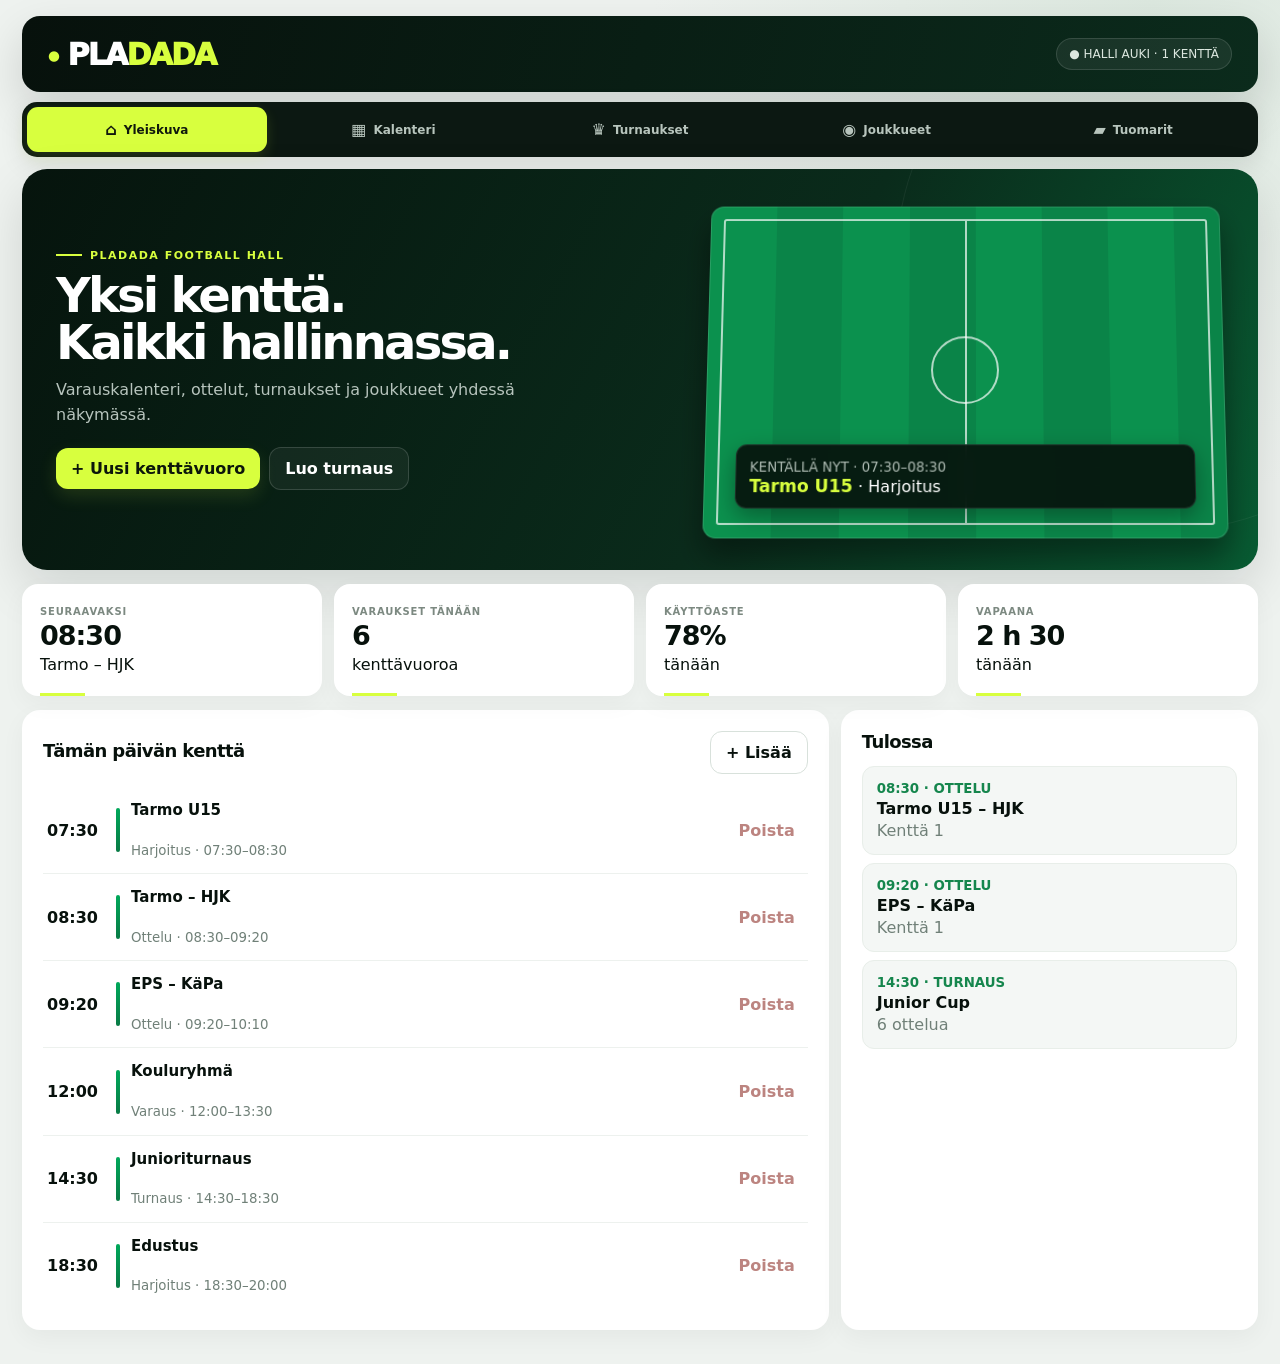
==== commit 781b6b06: "Remove Pladada watermark from football field section" ====
--- a/pladada/index.html
+++ b/pladada/index.html
@@ -4,7 +4,7 @@
 :root{--ink:#07110c;--green:#00a85a;--lime:#d8ff3e;--paper:#eef2ef;--line:#d8e1db;--muted:#708078}
 body{background:radial-gradient(circle at 90% 0,#dce8df 0,transparent 28%),var(--paper)}
 .shell{max-width:1320px;padding:16px 22px 34px}.top{height:76px;border-radius:18px;background:linear-gradient(105deg,#07110c,#0b2b1c);box-shadow:0 18px 45px #07110c24;padding:0 26px}.brand{font-size:30px;letter-spacing:-1.8px}.brand:before{content:"●";font-size:13px;color:var(--lime);margin-right:10px;vertical-align:5px}.status{border-color:#ffffff20;color:#dce7df}.topnav{background:#0c1812;border:0;border-radius:15px;padding:5px;margin-top:10px;box-shadow:0 8px 24px #07110c18}.topnav .nav{color:#b8c5bd;border:0;background:transparent;border-radius:11px;transition:.2s}.topnav .nav:hover{background:#15271d;color:#fff}.topnav .nav.on{background:var(--lime);color:#10180d;box-shadow:0 5px 14px #d8ff3e22}.topnav .nav small{font-size:12px}
-.hero{min-height:320px;border-radius:25px;background:linear-gradient(118deg,#06140d 0%,#0a2b1b 60%,#075b32 100%);padding:34px;box-shadow:0 20px 50px #07110c20}.hero:before{width:540px;height:540px;right:-180px;top:-180px;border-color:#ffffff0e}.hero:after{content:"PLADADA";position:absolute;left:30px;bottom:-30px;font-size:110px;font-weight:950;letter-spacing:-8px;color:#ffffff025;pointer-events:none}.kicker{display:inline-flex;align-items:center;gap:8px;color:var(--lime);font-size:11px}.kicker:before{content:"";width:26px;height:2px;background:var(--lime)}.hero h1{font-size:48px;letter-spacing:-2.8px;line-height:.98;max-width:600px}.hero p{font-size:16px;max-width:470px}.btn{background:var(--lime);color:#0c160b;box-shadow:0 7px 18px #d8ff3e20}.btn:hover{transform:translateY(-1px)}.hero .ghost{background:#ffffff0d;border:1px solid #ffffff25;color:#fff}.pitch{transform:perspective(800px) rotateX(5deg);background:repeating-linear-gradient(90deg,#0b914e 0,#0b914e 13%,#0a8448 13%,#0a8448 26%);border-radius:13px;box-shadow:0 18px 30px #0006,inset 0 0 0 1px #ffffff20}.pitchin{border-color:#ffffffb0}.pitchin:before,.pitchin:after{border-color:#ffffffb0}.livecard{background:#06130deb;border:1px solid #ffffff18;box-shadow:0 8px 22px #0005}.livecard small{color:#aebbb3}.livecard b{font-size:17px}
+.hero{min-height:320px;border-radius:25px;background:linear-gradient(118deg,#06140d 0%,#0a2b1b 60%,#075b32 100%);padding:34px;box-shadow:0 20px 50px #07110c20}.hero:before{width:540px;height:540px;right:-180px;top:-180px;border-color:#ffffff0e}.hero:after{content:"";position:absolute;left:30px;bottom:-30px;font-size:110px;font-weight:950;letter-spacing:-8px;color:#ffffff025;pointer-events:none}.kicker{display:inline-flex;align-items:center;gap:8px;color:var(--lime);font-size:11px}.kicker:before{content:"";width:26px;height:2px;background:var(--lime)}.hero h1{font-size:48px;letter-spacing:-2.8px;line-height:.98;max-width:600px}.hero p{font-size:16px;max-width:470px}.btn{background:var(--lime);color:#0c160b;box-shadow:0 7px 18px #d8ff3e20}.btn:hover{transform:translateY(-1px)}.hero .ghost{background:#ffffff0d;border:1px solid #ffffff25;color:#fff}.pitch{transform:perspective(800px) rotateX(5deg);background:repeating-linear-gradient(90deg,#0b914e 0,#0b914e 13%,#0a8448 13%,#0a8448 26%);border-radius:13px;box-shadow:0 18px 30px #0006,inset 0 0 0 1px #ffffff20}.pitchin{border-color:#ffffffb0}.pitchin:before,.pitchin:after{border-color:#ffffffb0}.livecard{background:#06130deb;border:1px solid #ffffff18;box-shadow:0 8px 22px #0005}.livecard small{color:#aebbb3}.livecard b{font-size:17px}
 .metrics{gap:12px;margin:14px 0}.metric{border:0;border-radius:16px;box-shadow:0 8px 24px #1020180a;padding:18px;position:relative;overflow:hidden}.metric:after{content:"";position:absolute;width:45px;height:3px;background:var(--lime);left:18px;bottom:0}.metric small{color:#7c8981}.metric strong{font-size:27px;letter-spacing:-1px}.panel{border:0;border-radius:18px;box-shadow:0 8px 25px #1020180b;padding:21px}.panel h1,.panel h2{letter-spacing:-.6px}.slot{padding:14px 4px}.bar{background:linear-gradient(var(--green),#087a45);height:44px}.slot>div:nth-child(3)>b{font-size:15px}.danger{opacity:.68;background:transparent;color:#9d4b45;padding:7px 9px}.danger:hover{opacity:1;background:#fff0ef}.next{background:#f4f7f5;border:1px solid #e8eee9;border-radius:12px;padding:14px}.next small{font-weight:850;color:#15864d}.crest{border-radius:50%;background:linear-gradient(145deg,#06140d,#0b5532);box-shadow:0 5px 13px #07110c20}.field{border-color:#d9e2dc;background:#f9fbfa}.field:focus{outline:2px solid #bff34c;border-color:transparent}.modal{backdrop-filter:blur(8px)}.modalbox{border-radius:20px;box-shadow:0 30px 80px #0005}
 @media(max-width:700px){.shell{padding:10px 10px 26px}.top{height:62px;margin:-10px -10px 0;border-radius:0;padding:0 15px}.brand{font-size:23px}.topnav{border-radius:12px;margin-top:8px}.topnav .nav{font-size:17px}.topnav .nav small{font-size:9px}.hero{padding:22px 18px;border-radius:18px;min-height:0}.hero h1{font-size:35px;letter-spacing:-1.8px}.hero:after{font-size:70px;bottom:-20px}.pitch{transform:none}.metrics{gap:7px}.metric{padding:13px}.metric strong{font-size:21px}.panel{padding:15px}.grid{gap:8px}}
 </style></head><body><div class="shell"><header class="top"><div class="brand">PLA<i>DADA</i></div><div class="status">● HALLI AUKI · 1 KENTTÄ</div></header><nav class="topnav"><button class="nav on" data-p="home">⌂<small>Yleiskuva</small></button><button class="nav" data-p="calendar">▦<small>Kalenteri</small></button><button class="nav" data-p="tournaments">♛<small>Turnaukset</small></button><button class="nav" data-p="teams">◉<small>Joukkueet</small></button><button class="nav" data-p="refs">▰<small>Tuomarit</small></button></nav><div class="layout"><main class="main">
